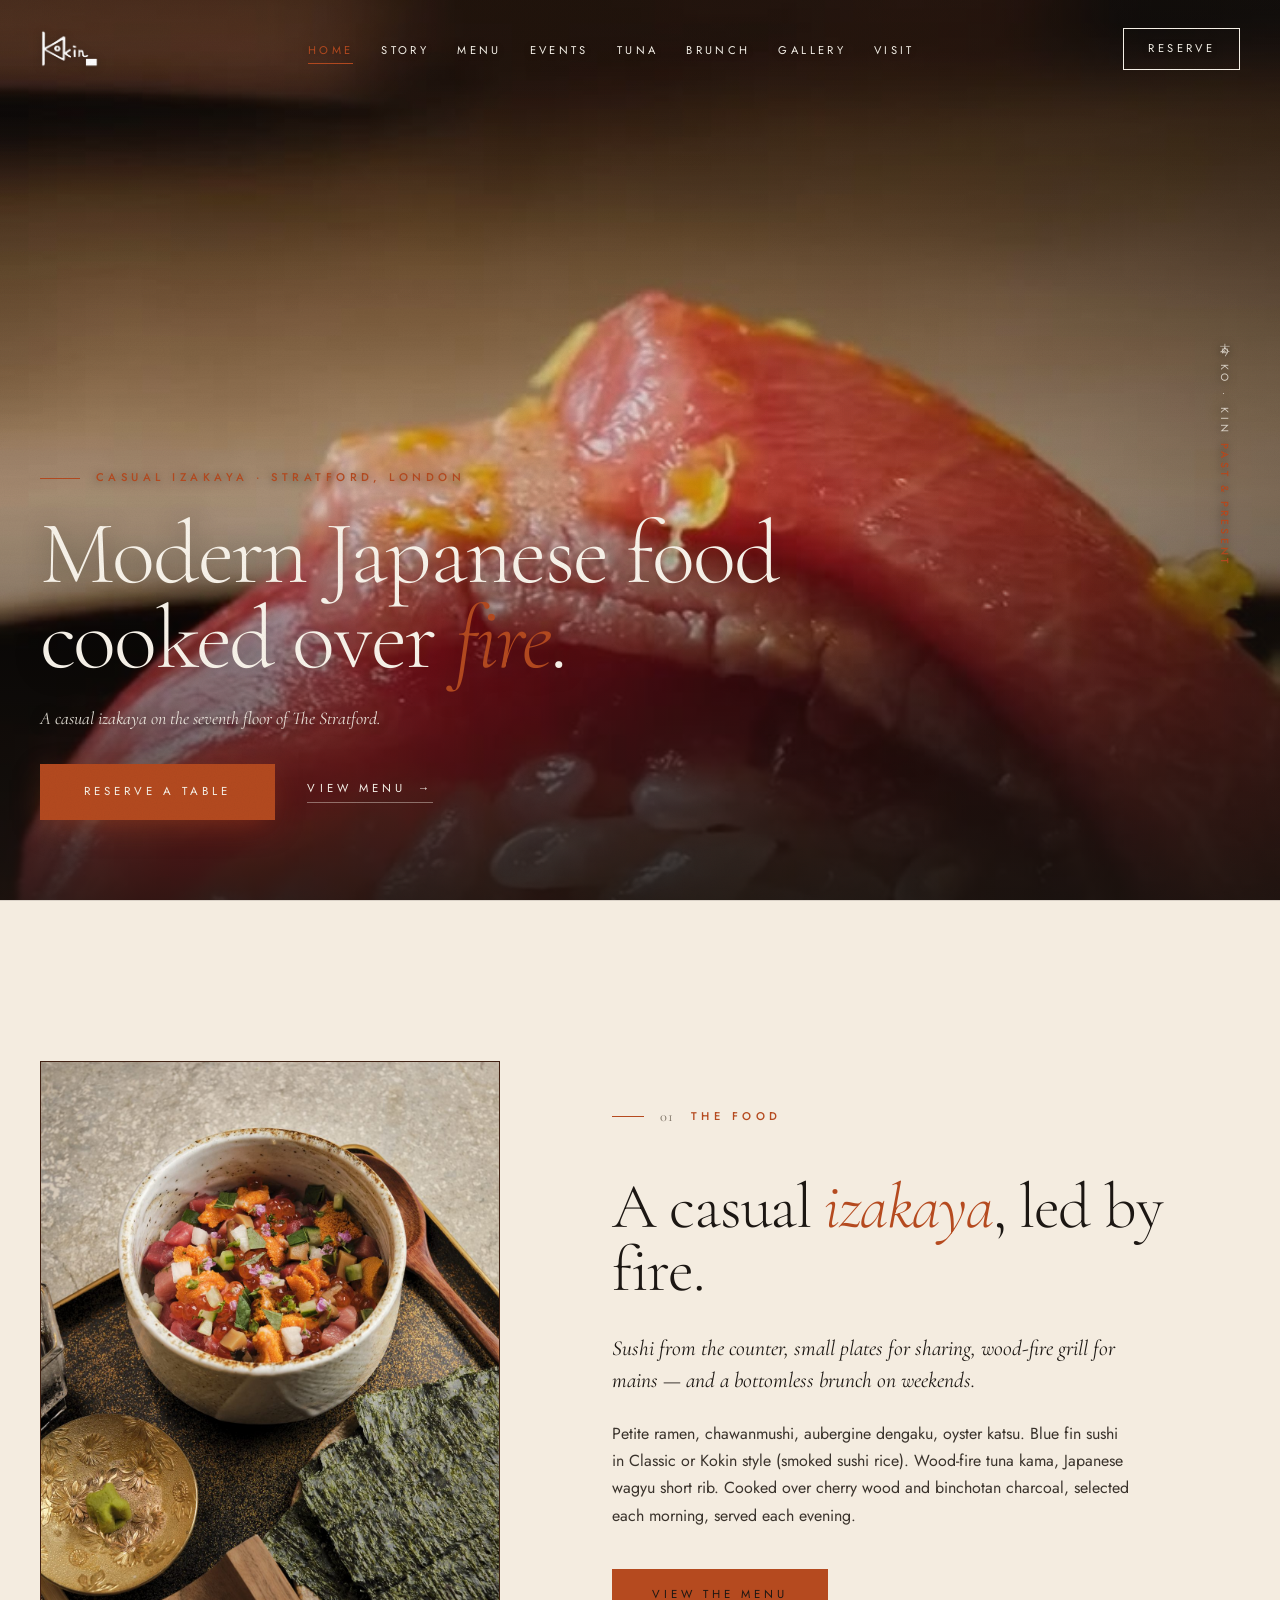
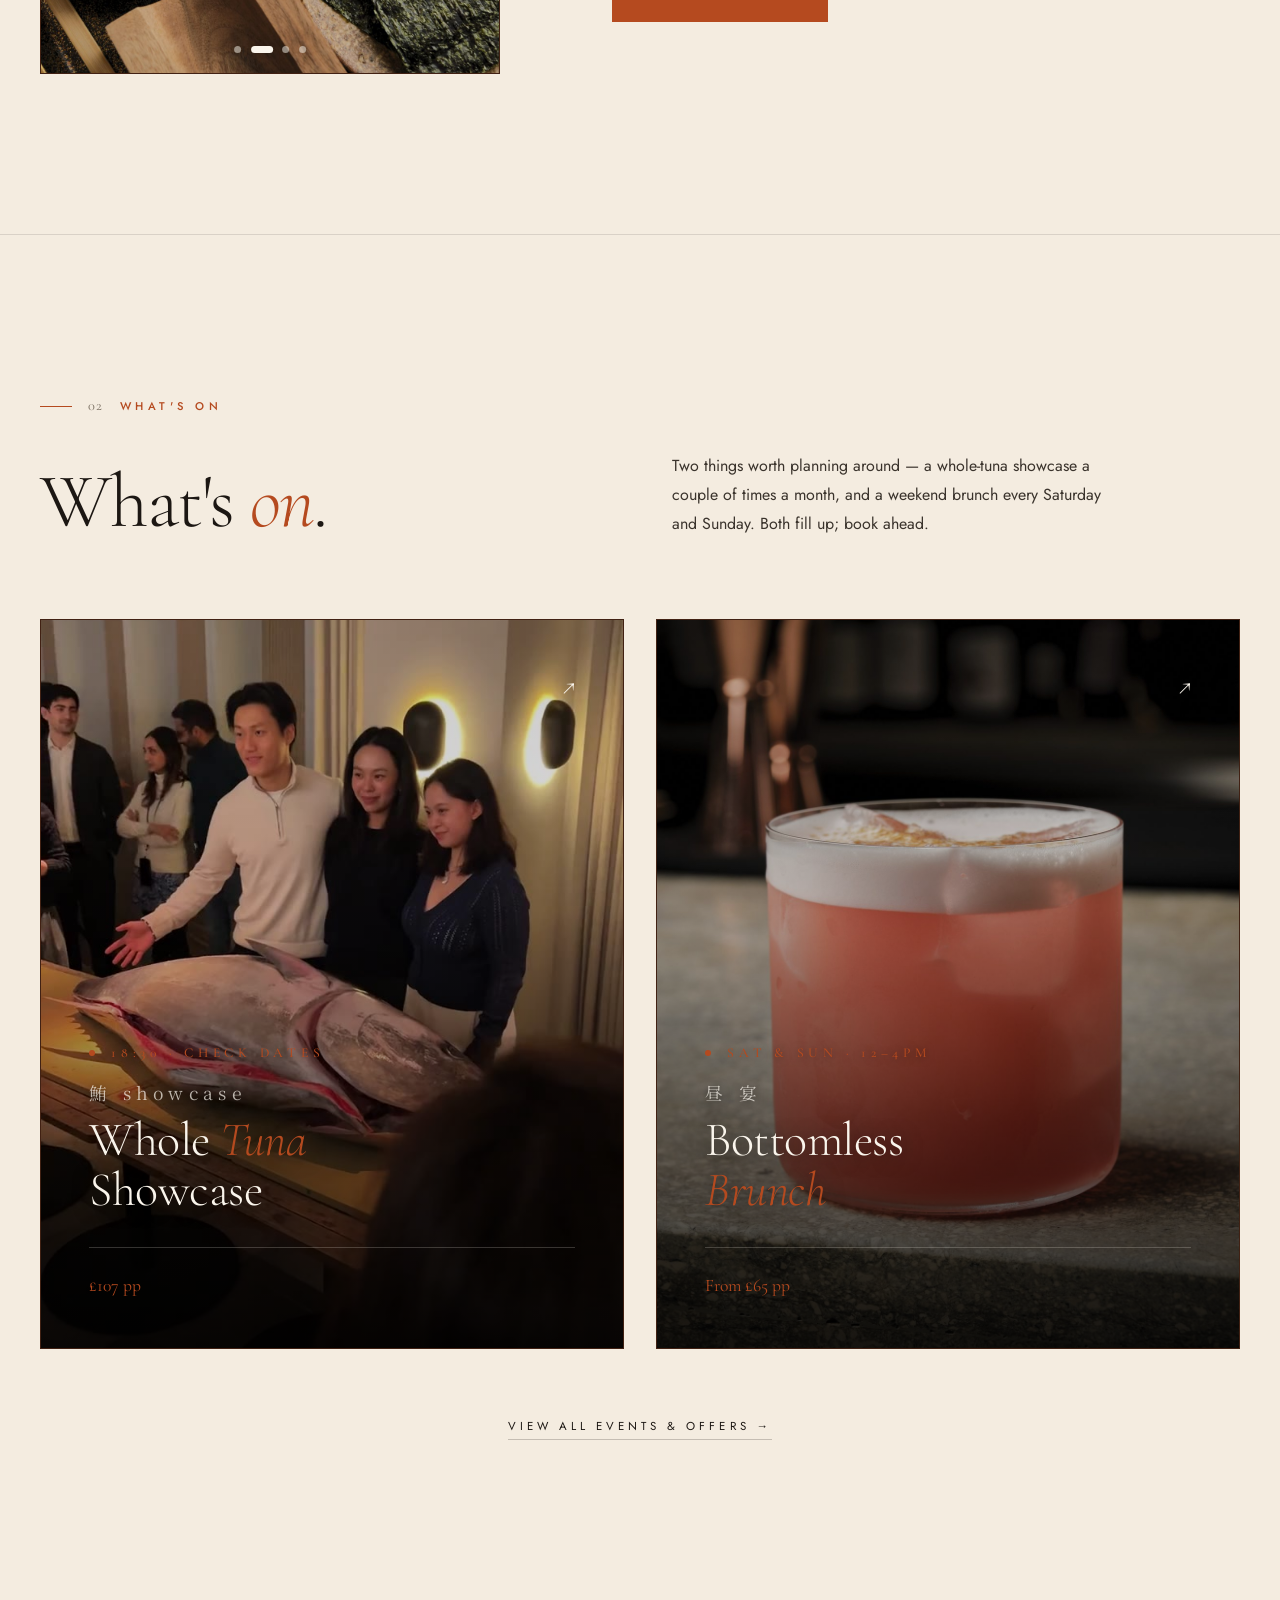
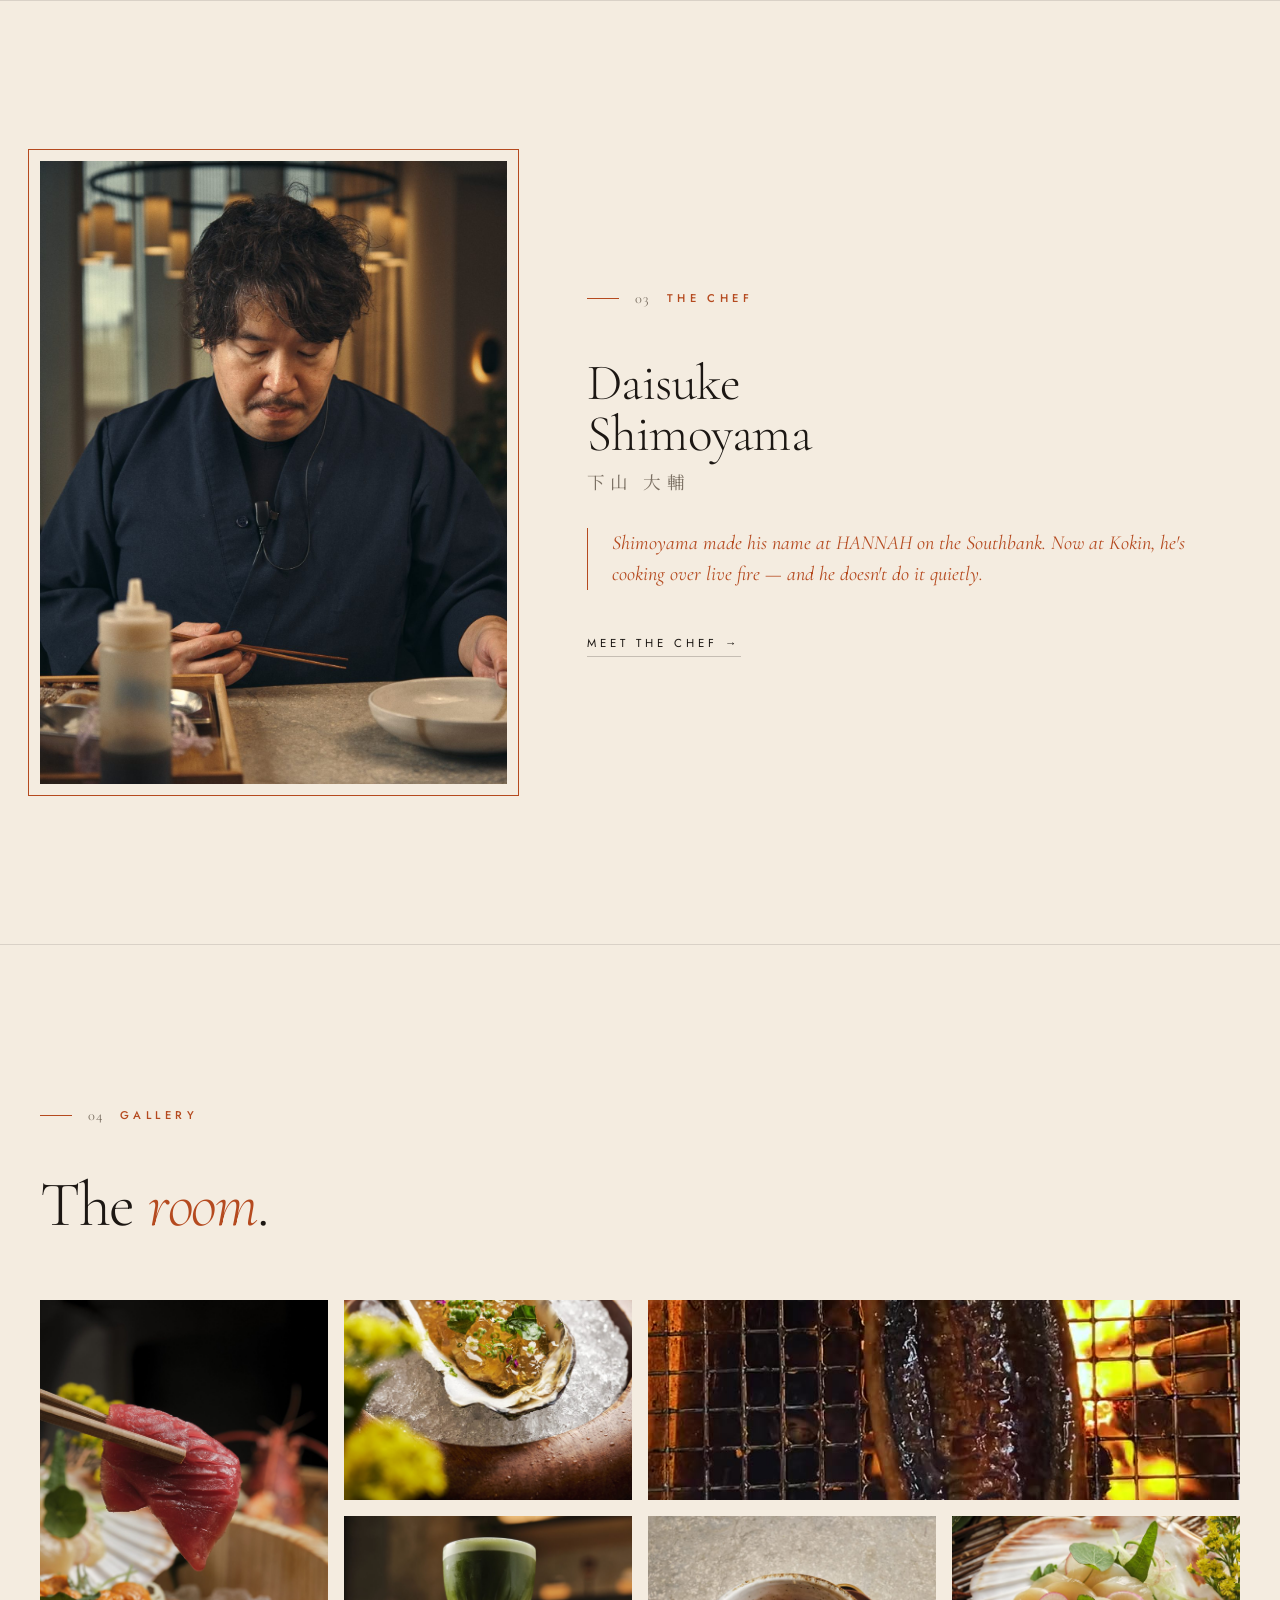
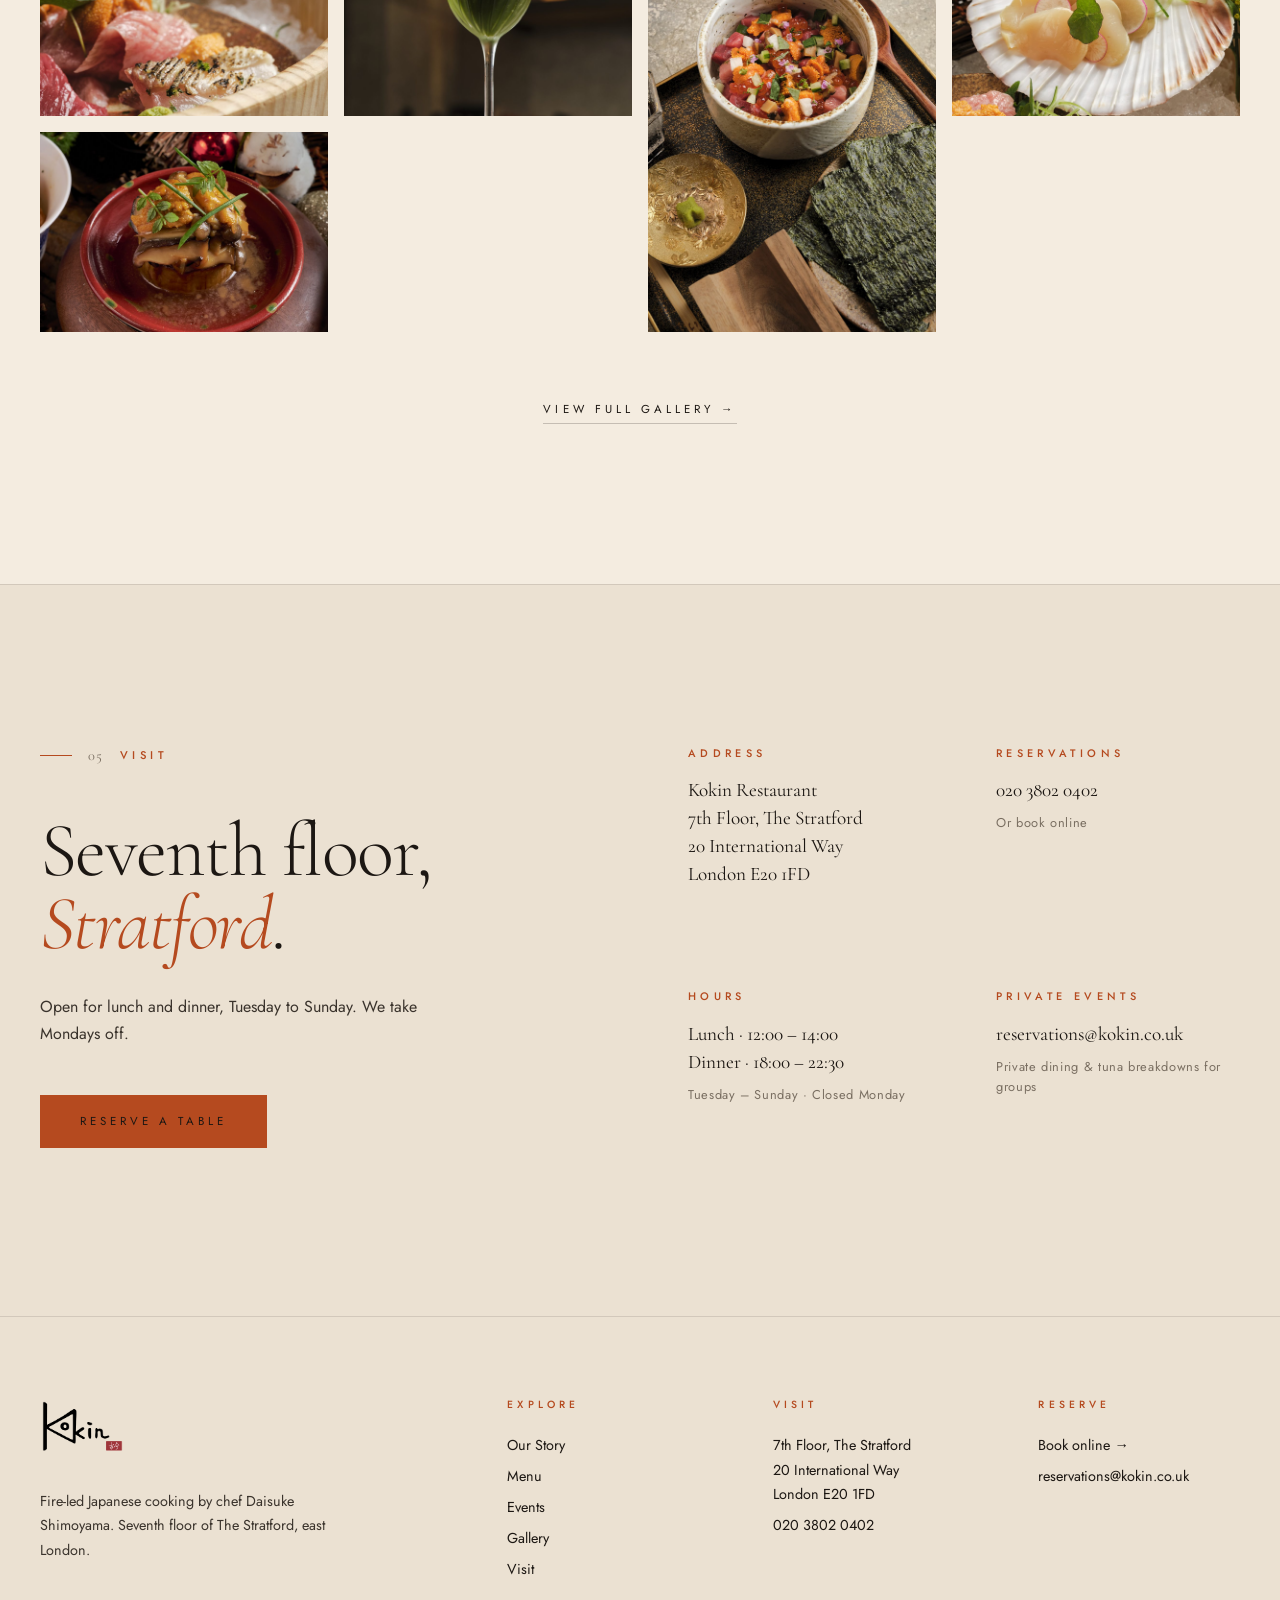
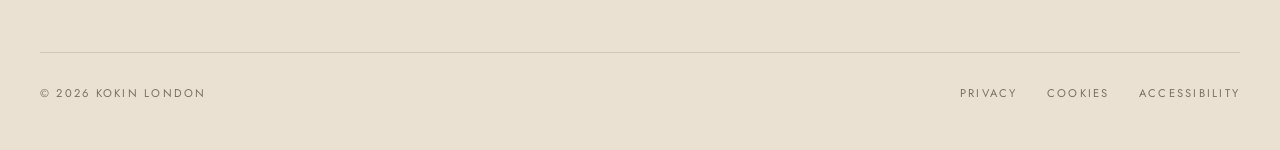
==== index.html @ dcc9736f "Add files via upload" ====
<!DOCTYPE html>
<html lang="en">
<head>
<meta charset="UTF-8" />
<meta name="viewport" content="width=device-width, initial-scale=1.0, viewport-fit=cover" />
<title>Kokin — 古今 — Japanese Izakaya, Stratford London</title>
<meta name="description" content="Kokin (古今) — a casual Japanese izakaya from chef Daisuke Shimoyama, on the seventh floor of The Stratford. Woodfire-led sushi, sashimi, tempura, and wood-fire grill." />
<meta name="keywords" content="Japanese izakaya London, Kokin Stratford, modern Japanese cuisine, woodfire Japanese, Daisuke Shimoyama, bluefin tuna London" />
<link rel="canonical" href="https://kokin.co.uk/" />

<!-- OG -->
<meta property="og:type" content="restaurant" />
<meta property="og:title" content="Kokin — 古今 — Japanese Izakaya, Stratford London" />
<meta property="og:description" content="A tradition reborn in the heart of modern London." />

<link rel="preconnect" href="https://fonts.googleapis.com">
<link rel="preconnect" href="https://fonts.gstatic.com" crossorigin>
<link href="https://fonts.googleapis.com/css2?family=Cormorant+Garamond:ital,wght@0,300;0,400;0,500;0,600;1,300;1,400&family=Jost:ital,wght@0,300;0,400;0,500;0,600;0,700;1,300;1,400;1,500;1,600&family=Noto+Serif+JP:wght@200;300;400;500&display=swap" rel="stylesheet">

<style>
/* ============================================
   KOKIN · Shared design system
   古今 — past and present
   ============================================ */

:root{
  /* Warm paper palette */
  --bone: #f4ece0;           /* base background — warm washi */
  --bone-deep: #ebe1d2;      /* slightly deeper tone for alt sections */
  --cream: #faf5ec;          /* lightest */
  --ink: #1c1713;            /* deep warm black for text */
  --ink-soft: #3a332c;       /* secondary text */
  --ash: #7a6f62;            /* tertiary / captions */
  --ash-dim: #a89a87;        /* hairline greys */
  --ember: #b54a1f;          /* ember — primary accent */
  --ember-deep: #7a2e12;     /* hover state */
  --line: rgba(28, 23, 19, 0.12);
  --line-strong: rgba(28, 23, 19, 0.22);
  
  --f-display: 'Cormorant Garamond', 'Times New Roman', serif;
  --f-jp: 'Noto Serif JP', serif;
  --f-body: 'Jost', -apple-system, sans-serif;
}

*{ box-sizing: border-box; margin: 0; padding: 0; }
html{ scroll-behavior: smooth; }

body{
  background: var(--bone);
  color: var(--ink);
  font-family: var(--f-body);
  font-weight: 400;
  line-height: 1.55;
  -webkit-font-smoothing: antialiased;
  overflow-x: hidden;
}

/* subtle paper grain */
body::before{
  content: '';
  position: fixed; inset: 0;
  pointer-events: none; z-index: 1000;
  background-image: url("data:image/svg+xml;utf8,<svg xmlns='http://www.w3.org/2000/svg' width='200' height='200'><filter id='n'><feTurbulence type='fractalNoise' baseFrequency='0.85' numOctaves='2' stitchTiles='stitch'/><feColorMatrix values='0 0 0 0 0 0 0 0 0 0 0 0 0 0 0 0 0 0 0.07 0'/></filter><rect width='100%' height='100%' filter='url(%23n)'/></svg>");
  opacity: 0.55;
  mix-blend-mode: multiply;
}

img, video{ max-width: 100%; display: block; }

/* Comprehensive link reset — kill all default browser colours */
a,
a:link,
a:visited,
a:hover,
a:active,
a:focus{
  color: inherit;
  text-decoration: none;
}
button{ font-family: inherit; color: inherit; }

/* ============================================
   NAV
   ============================================ */
nav.main-nav{
  position: fixed; top: 0; left: 0; right: 0;
  z-index: 100;
  padding: 1.75rem 2.5rem;
  display: flex; justify-content: space-between; align-items: center;
  transition: all 0.5s cubic-bezier(0.2, 0.8, 0.2, 1);
}
nav.main-nav.scrolled{
  background: rgba(244, 236, 224, 0.88);
  backdrop-filter: blur(14px);
  padding: 1rem 2.5rem;
  border-bottom: 1px solid var(--line);
}
nav.main-nav .mark{
  font-family: var(--f-display);
  font-size: 1.5rem;
  letter-spacing: 0.35em;
  font-weight: 500;
  color: var(--cream);
  text-decoration: none;
  display: flex;
  align-items: center;
}
nav.main-nav .mark img{
  height: 42px;
  width: auto;
  display: block;
  transition: height 0.4s cubic-bezier(0.2, 0.8, 0.2, 1), filter 0.4s;
  filter: brightness(0) invert(1) drop-shadow(0 1px 4px rgba(0,0,0,0.3));
}
nav.main-nav.scrolled .mark{
  color: var(--ink);
}
nav.main-nav.scrolled .mark img{
  height: 36px;
  filter: none;
}
nav.main-nav .mark .kanji{
  font-family: var(--f-jp);
  font-size: 0.85rem;
  letter-spacing: 0.2em;
  color: var(--ember);
  margin-left: 0.5rem;
  font-weight: 400;
}
nav.main-nav ul{
  display: flex; list-style: none; gap: 1.75rem;
}
nav.main-nav ul a{
  color: var(--cream);
  text-decoration: none;
  font-size: 0.7rem;
  letter-spacing: 0.3em;
  text-transform: uppercase;
  font-weight: 400;
  position: relative;
  transition: color 0.4s, opacity 0.3s;
  text-shadow: 0 1px 6px rgba(0,0,0,0.35);
}
nav.main-nav.scrolled ul a{
  color: var(--ink);
  text-shadow: none;
}
nav.main-nav ul a::after{
  content: '';
  position: absolute; left: 0; bottom: -6px;
  width: 0; height: 1px;
  background: var(--ember);
  transition: width 0.4s cubic-bezier(0.2, 0.8, 0.2, 1);
}
nav.main-nav ul a:hover::after,
nav.main-nav ul a.active::after{ width: 100%; }
nav.main-nav ul a.active{ color: var(--ember); }

nav.main-nav .reserve-btn{
  padding: 0.7rem 1.5rem;
  border: 1px solid var(--cream);
  color: var(--cream);
  text-decoration: none;
  font-size: 0.7rem;
  letter-spacing: 0.3em;
  text-transform: uppercase;
  transition: all 0.4s;
  background: transparent;
  cursor: pointer;
  text-shadow: 0 1px 6px rgba(0,0,0,0.35);
}
nav.main-nav.scrolled .reserve-btn{
  border-color: var(--ink);
  color: var(--ink);
  text-shadow: none;
}
nav.main-nav .reserve-btn:hover{
  background: var(--ember);
  border-color: var(--ember);
  color: var(--bone);
  text-shadow: none;
}

.menu-toggle{
  display: none;
  background: none;
  border: 0;
  cursor: pointer;
  padding: 0.5rem;
  width: 40px; height: 40px;
  flex-direction: column;
  justify-content: center;
  gap: 5px;
}
.menu-toggle span{
  display: block;
  width: 22px; height: 1px;
  background: var(--cream);
  transition: all 0.3s;
  box-shadow: 0 1px 4px rgba(0,0,0,0.3);
}
nav.main-nav.scrolled .menu-toggle span{
  background: var(--ink);
  box-shadow: none;
}
.menu-toggle.open span:nth-child(1){ transform: translateY(3px) rotate(45deg); }
.menu-toggle.open span:nth-child(2){ opacity: 0; }
.menu-toggle.open span:nth-child(3){ transform: translateY(-3px) rotate(-45deg); }

/* ============================================
   BUTTONS & CTAs
   ============================================ */
.cta-primary{
  padding: 1.1rem 2.5rem;
  background: var(--ember);
  color: var(--cream);
  text-decoration: none;
  font-size: 0.72rem;
  letter-spacing: 0.35em;
  text-transform: uppercase;
  transition: all 0.4s;
  position: relative;
  overflow: hidden;
  display: inline-block;
  cursor: pointer;
  border: 0;
  font-family: var(--f-body);
  font-weight: 400;
}
.cta-primary::before{
  content: ''; position: absolute; inset: 0;
  background: var(--ember-deep);
  transform: translateY(100%);
  transition: transform 0.4s cubic-bezier(0.2, 0.8, 0.2, 1);
  z-index: 0;
}
.cta-primary span{ position: relative; z-index: 1; }
.cta-primary:hover::before{ transform: translateY(0); }

.cta-secondary{
  color: var(--ink);
  text-decoration: none;
  font-size: 0.72rem;
  letter-spacing: 0.35em;
  text-transform: uppercase;
  border-bottom: 1px solid var(--line-strong);
  padding-bottom: 4px;
  transition: all 0.3s;
  font-weight: 400;
  display: inline-block;
}
.cta-secondary:hover{ border-color: var(--ember); color: var(--ember); }

/* ============================================
   SECTION LABELS
   ============================================ */
.section-label{
  font-size: 0.7rem;
  letter-spacing: 0.4em;
  text-transform: uppercase;
  color: var(--ember);
  margin-bottom: 3rem;
  display: flex; align-items: center; gap: 1rem;
  font-weight: 500;
}
.section-label::before{
  content: ''; width: 32px; height: 1px; background: var(--ember);
}
.section-label .num{
  color: var(--ash);
  font-family: var(--f-display);
  font-size: 0.9rem;
  letter-spacing: 0.1em;
  font-weight: 400;
}

/* ============================================
   PAGE HERO (for non-home pages)
   ============================================ */
.page-hero{
  padding: 12rem 2.5rem 5rem;
  text-align: center;
  border-bottom: 1px solid var(--line);
  position: relative;
  overflow: hidden;
}
.page-hero-bg{
  position: absolute;
  inset: 0;
  z-index: 0;
  pointer-events: none;
  overflow: hidden;
}
.page-hero-bg img{
  width: 100%;
  height: 100%;
  object-fit: cover;
  filter: grayscale(0.2) contrast(0.9) brightness(1.05);
  opacity: 0.35;
}
.page-hero-bg::after{
  content: '';
  position: absolute;
  inset: 0;
  background: linear-gradient(180deg,
    rgba(244, 236, 224, 0.8) 0%,
    rgba(244, 236, 224, 0.6) 50%,
    rgba(244, 236, 224, 0.95) 100%);
}
.page-hero > *:not(.page-hero-bg){
  position: relative;
  z-index: 1;
}
.page-hero .kanji-label{
  font-family: var(--f-jp);
  font-size: 1.2rem;
  color: var(--ember);
  letter-spacing: 0.5em;
  margin-bottom: 1rem;
  font-weight: 400;
}
.page-hero h1{
  font-family: var(--f-display);
  font-size: clamp(3rem, 6vw, 5.5rem);
  font-weight: 300;
  line-height: 0.95;
  letter-spacing: -0.02em;
  margin-bottom: 1.5rem;
}
.page-hero h1 em{ font-style: italic; color: var(--ember); }
.page-hero .lede{
  font-family: var(--f-display);
  font-size: 1.3rem;
  font-style: italic;
  color: var(--ink-soft);
  max-width: 640px;
  margin: 0 auto;
  line-height: 1.5;
}

/* ============================================
   FOOTER
   ============================================ */
footer.site-footer{
  padding: 5rem 2.5rem 3rem;
  border-top: 1px solid var(--line);
  background: var(--bone-deep);
}
.footer-inner{
  max-width: 1400px;
  margin: 0 auto;
  display: grid;
  grid-template-columns: 2fr 1fr 1fr 1fr;
  gap: 4rem;
}
.footer-brand .mark{
  font-family: var(--f-display);
  font-size: 1.75rem;
  letter-spacing: 0.3em;
  font-weight: 500;
  margin-bottom: 1.5rem;
  color: var(--ink);
  display: inline-block;
}
.footer-brand .mark img{
  height: 60px;
  width: auto;
  display: block;
}
.footer-brand .mark .kanji{
  font-family: var(--f-jp);
  font-size: 1rem;
  color: var(--ember);
  margin-left: 0.5rem;
  font-weight: 400;
}
.footer-brand p{
  font-size: 0.9rem;
  color: var(--ink-soft);
  max-width: 320px;
  line-height: 1.7;
}

.footer-block h6{
  font-size: 0.65rem;
  letter-spacing: 0.4em;
  text-transform: uppercase;
  color: var(--ember);
  margin-bottom: 1.25rem;
  font-weight: 500;
}
.footer-block a,
.footer-block p{
  display: block;
  font-size: 0.9rem;
  color: var(--ink);
  text-decoration: none;
  line-height: 1.7;
  margin-bottom: 0.4rem;
  font-family: var(--f-body);
  transition: color 0.3s;
}
.footer-block a:hover{ color: var(--ember); }
.footer-block small{
  font-size: 0.75rem;
  color: var(--ash);
  display: block;
  margin-top: 0.4rem;
}

.footer-bottom{
  max-width: 1400px;
  margin: 4rem auto 0;
  padding-top: 2rem;
  border-top: 1px solid var(--line);
  display: flex;
  justify-content: space-between;
  align-items: center;
  font-size: 0.7rem;
  letter-spacing: 0.2em;
  color: var(--ash);
  text-transform: uppercase;
}
.footer-bottom a{ color: var(--ash); text-decoration: none; margin-left: 1.5rem; }
.footer-bottom a:hover{ color: var(--ember); }

/* ============================================
   Reveal on scroll
   ============================================ */
.reveal{
  opacity: 0;
  transform: translateY(30px);
  transition: opacity 1s cubic-bezier(0.2, 0.8, 0.2, 1), transform 1s cubic-bezier(0.2, 0.8, 0.2, 1);
}
.reveal.visible{
  opacity: 1;
  transform: translateY(0);
}

/* ============================================
   MEDIA CONTAINERS
   Drop-in image/video slots used across pages.
   Each has fallback styling so the layout survives
   without media, and smooth loading when media is added.
   ============================================ */

/* Generic media frame — holds img/video and crops cleanly */
.media-frame{
  position: relative;
  overflow: hidden;
  background: linear-gradient(135deg, #e8dcc8 0%, #d4c5ad 100%);
}
.media-frame img,
.media-frame video{
  width: 100%;
  height: 100%;
  object-fit: cover;
  display: block;
  transition: transform 0.8s cubic-bezier(0.2, 0.8, 0.2, 1);
}
.media-frame:hover img,
.media-frame:hover video{ transform: scale(1.03); }

/* Placeholder overlay — shown when no media is present.
   Add an <img> or <video> and the overlay is hidden automatically. */
.media-frame .placeholder{
  position: absolute; inset: 0;
  display: flex; align-items: center; justify-content: center;
  flex-direction: column;
  gap: 0.5rem;
  font-family: var(--f-jp);
  font-weight: 400;
  color: var(--ink);
  opacity: 0.3;
  letter-spacing: 0.3em;
  text-align: center;
  pointer-events: none;
  background:
    radial-gradient(circle at 30% 30%, rgba(181, 74, 31, 0.18), transparent 55%),
    radial-gradient(circle at 70% 70%, rgba(122, 46, 18, 0.22), transparent 60%);
}
.media-frame .placeholder .jp{
  font-size: 3.5rem;
  line-height: 1;
}
.media-frame .placeholder .label{
  font-family: var(--f-body);
  font-size: 0.65rem;
  letter-spacing: 0.4em;
  text-transform: uppercase;
  color: var(--ash);
  opacity: 0.7;
}
.media-frame:has(img) .placeholder,
.media-frame:has(video) .placeholder{ display: none; }

/* Decorative ember frame (optional) */
.media-frame.framed::before{
  content: '';
  position: absolute;
  top: 12px; left: 12px; right: 12px; bottom: 12px;
  border: 1px solid rgba(250, 245, 236, 0.4);
  pointer-events: none;
  z-index: 2;
}
.media-frame.ember-border{
  outline: 1px solid var(--ember);
  outline-offset: -1px;
}

/* Aspect ratios */
.ratio-3-4{ aspect-ratio: 3/4; }
.ratio-4-5{ aspect-ratio: 4/5; }
.ratio-1-1{ aspect-ratio: 1/1; }
.ratio-16-9{ aspect-ratio: 16/9; }
.ratio-5-7{ aspect-ratio: 5/7; }

/* Gallery strip — horizontal scrolling media row */







/* ============================================
   Responsive
   ============================================ */
@media (max-width: 900px) {
  nav.main-nav{ padding: calc(1.25rem + env(safe-area-inset-top, 0px)) 1.5rem 1.25rem; }
  nav.main-nav.scrolled{ padding: calc(1rem + env(safe-area-inset-top, 0px)) 1.5rem 1rem; }
  
  nav.main-nav ul{
    position: fixed;
    top: 0; left: 0; right: 0; bottom: 0;
    background: var(--bone);
    flex-direction: column;
    justify-content: center;
    align-items: center;
    gap: 2.5rem;
    transform: translateX(100%);
    transition: transform 0.5s cubic-bezier(0.2, 0.8, 0.2, 1);
    z-index: 99;
    padding-top: env(safe-area-inset-top, 0px);
  }
  nav.main-nav ul.open{ transform: translateX(0); }
  /* When mobile menu overlay is open, text is dark on cream background */
  nav.main-nav ul.open a {
    color: var(--ink);
    text-shadow: none;
  }
  nav.main-nav .menu-toggle.open span {
    background: var(--ink);
  }
  /* Scrolled nav: fully opaque on mobile — backdrop-filter can be unreliable */
  nav.main-nav.scrolled {
    background: var(--bone);
    backdrop-filter: none;
  }
  nav.main-nav ul a{
    font-size: 1.1rem;
    letter-spacing: 0.2em;
  }
  
  .menu-toggle{ display: flex; z-index: 101; }
  nav.main-nav .reserve-btn{ display: none; }
  
  .page-hero{ padding: 9rem 1.5rem 4rem; }
  
  .footer-inner{
    grid-template-columns: 1fr 1fr;
    gap: 3rem;
  }
  .footer-bottom{
    flex-direction: column;
    gap: 1rem;
    text-align: center;
  }
  .footer-bottom > div{ margin: 0; }
  .footer-bottom a{ margin: 0 0.75rem; }
}

@media (max-width: 600px) {
  .footer-inner{ grid-template-columns: 1fr; }
}

</style>

<style>
  /* ─── Home-specific styles ─── */
  /* ─── Full-bleed vibrant hero ─── */
  .hero{
    height: 100vh;
    min-height: 640px;
    position: relative;
    display: flex;
    align-items: flex-end;
    padding: 5rem 2.5rem 5rem;
    overflow: hidden;
    background: #1a1410;
  }
  .hero-full-video{
    position: absolute;
    inset: 0;
    width: 100%; height: 100%;
    object-fit: cover;
    z-index: 0;
  }
  .hero-full-vignette{
    position: absolute;
    inset: 0;
    background:
      linear-gradient(180deg,
        rgba(26, 20, 16, 0.35) 0%,
        rgba(26, 20, 16, 0.1) 30%,
        rgba(26, 20, 16, 0.1) 55%,
        rgba(26, 20, 16, 0.85) 100%),
      radial-gradient(ellipse at 30% 80%, transparent 40%, rgba(26, 20, 16, 0.5) 100%);
    z-index: 1;
    pointer-events: none;
  }
  
  .hero-corner-caption{
    position: absolute;
    top: 50%;
    right: 3rem;
    transform: translateY(-50%);
    z-index: 3;
    font-size: 0.65rem;
    letter-spacing: 0.4em;
    text-transform: uppercase;
    color: rgba(250, 245, 236, 0.8);
    text-align: right;
    writing-mode: vertical-rl;
    text-orientation: mixed;
    text-shadow: 0 1px 10px rgba(0, 0, 0, 0.6);
    opacity: 0;
    animation: fadeIn 2s 1.8s forwards;
  }
  .hero-corner-caption b{
    color: var(--ember);
    font-weight: 500;
    letter-spacing: 0.3em;
  }
  
  .hero-full-content{
    position: relative;
    z-index: 2;
    max-width: 780px;
    color: var(--cream);
  }
  
  .hero-eyebrow-new{
    font-size: 0.7rem;
    letter-spacing: 0.4em;
    text-transform: uppercase;
    color: var(--ember);
    margin-bottom: 1.5rem;
    display: flex;
    align-items: center;
    gap: 1rem;
    font-weight: 500;
    text-shadow: 0 1px 8px rgba(0, 0, 0, 0.5);
    opacity: 0;
    animation: fadeUp 1s 0.3s forwards;
  }
  .hero-eyebrow-new::before{
    content: '';
    width: 40px; height: 1px;
    background: var(--ember);
  }
  
  .hero-title-new{
    font-family: var(--f-display);
    font-size: clamp(3rem, min(7vw, 10vh), 6rem);
    font-weight: 300;
    line-height: 0.95;
    letter-spacing: -0.02em;
    color: var(--cream);
    margin-bottom: 1.5rem;
    text-shadow: 0 2px 28px rgba(0, 0, 0, 0.45);
  }
  .hero-title-new em{
    font-style: italic;
    color: var(--ember);
    font-weight: 300;
  }
  .hero-title-new .line-1,
  .hero-title-new .line-2{
    display: block;
    opacity: 0;
    transform: translateY(40px);
  }
  .hero-title-new .line-1{
    animation: fadeUp 1.1s 0.5s cubic-bezier(0.2, 0.8, 0.2, 1) forwards;
  }
  .hero-title-new .line-2{
    animation: fadeUp 1.1s 0.75s cubic-bezier(0.2, 0.8, 0.2, 1) forwards;
  }
  
  .hero-body-new{
    font-family: var(--f-display);
    font-style: italic;
    font-size: clamp(1rem, 1.4vw, 1.2rem);
    color: rgba(250, 245, 236, 0.92);
    max-width: 520px;
    margin-bottom: 2rem;
    line-height: 1.5;
    text-shadow: 0 1px 12px rgba(0, 0, 0, 0.55);
    opacity: 0;
    animation: fadeUp 1s 1.3s forwards;
  }
  
  .hero-cta-new{
    display: flex;
    gap: 2rem;
    align-items: center;
    flex-wrap: wrap;
    opacity: 0;
    animation: fadeUp 1s 1.55s forwards;
  }
  .hero-cta-btn{
    background: var(--ember);
    color: var(--cream);
    padding: 1.2rem 2.75rem;
    font-size: 0.72rem;
    letter-spacing: 0.35em;
    box-shadow: 0 8px 32px -8px rgba(181, 74, 31, 0.55);
  }
  .cta-hero-secondary{
    color: var(--cream);
    text-decoration: none;
    font-size: 0.72rem;
    letter-spacing: 0.35em;
    text-transform: uppercase;
    font-weight: 400;
    display: inline-flex;
    align-items: center;
    gap: 0.75rem;
    padding-bottom: 4px;
    border-bottom: 1px solid rgba(250, 245, 236, 0.4);
    transition: all 0.3s;
  }
  .cta-hero-secondary:hover{
    color: var(--ember);
    border-color: var(--ember);
  }
  .cta-hero-secondary .arrow{
    transition: transform 0.3s;
  }
  .cta-hero-secondary:hover .arrow{ transform: translateX(4px); }
  
  @keyframes fadeUp {
    from{ opacity: 0; transform: translateY(40px); }
    to{ opacity: 1; transform: translateY(0); }
  }
  @keyframes fadeIn { from{ opacity: 0; } to{ opacity: 1; } }

  /* ========= FOOD SECTION ========= */
  .food{
    padding: 10rem 2.5rem;
    border-top: 1px solid var(--line);
    background: var(--bone);
  }
  .food-inner{
    max-width: 1400px;
    margin: 0 auto;
    display: grid;
    grid-template-columns: 5fr 7fr;
    gap: 6rem;
    align-items: center;
  }
  .food-carousel{
    position: relative;
    aspect-ratio: 3/4;
    max-width: 480px;
    overflow: hidden;
    background: #1a1410;
    border: 1px solid rgba(181, 74, 31, 0.25);
  }
  .food-carousel-track{
    position: absolute;
    inset: 0;
  }
  .fc-slide{
    position: absolute;
    inset: 0;
    width: 100%;
    height: 100%;
    object-fit: cover;
    opacity: 0;
    transition: opacity 1s cubic-bezier(0.4, 0, 0.2, 1),
                transform 1s cubic-bezier(0.2, 0.8, 0.2, 1);
  }
  .fc-slide.fc-active{
    opacity: 1;
  }
  .food-carousel:hover .fc-slide.fc-active{
    transform: scale(1.03);
  }
  .food-carousel-dots{
    position: absolute;
    bottom: 1.25rem;
    left: 50%;
    transform: translateX(-50%);
    display: flex;
    gap: 0.6rem;
    z-index: 2;
  }
  .fc-dot{
    width: 7px;
    height: 7px;
    border-radius: 50%;
    border: 0;
    padding: 0;
    background: rgba(250, 245, 236, 0.5);
    cursor: pointer;
    transition: all 0.3s;
  }
  .fc-dot:hover{
    background: rgba(250, 245, 236, 0.8);
  }
  .fc-dot.fc-dot-active{
    background: var(--cream);
    width: 22px;
    border-radius: 4px;
  }
  .food-content{
    padding: 0 1rem;
  }
  .food-content h2{
    font-family: var(--f-display);
    font-size: clamp(2.75rem, 5vw, 4.25rem);
    font-weight: 300;
    line-height: 0.98;
    letter-spacing: -0.02em;
    margin-bottom: 2rem;
  }
  .food-content h2 em{ font-style: italic; color: var(--ember); }
  .food-content p{
    font-family: var(--f-body);
    font-size: 1rem;
    line-height: 1.7;
    color: var(--ink-soft);
    margin-bottom: 1.25rem;
    max-width: 520px;
  }
  .food-content .food-lead{
    font-family: var(--f-display);
    font-style: italic;
    font-size: 1.35rem;
    line-height: 1.45;
    color: var(--ink);
    margin-bottom: 1.5rem;
  }
  .food-content p:last-of-type{
    margin-bottom: 2.5rem;
  }

  /* Chef teaser */
  .chef{
    padding: 10rem 2.5rem;
    border-top: 1px solid var(--line);
  }
  .chef-grid{
    max-width: 1400px;
    margin: 0 auto;
    display: grid;
    grid-template-columns: 5fr 7fr;
    gap: 5rem;
    align-items: center;
  }
  .chef-portrait-wrap{ position: relative; }
  .chef-portrait{
    aspect-ratio: 3/4;
    position: relative;
    overflow: hidden;
    background: linear-gradient(135deg, #e8dcc8 0%, #d4c5ad 100%);
  }
  .chef-portrait img{
    position: absolute;
    inset: 0;
    width: 100%; height: 100%;
    object-fit: cover;
    z-index: 2;
  }
  .chef-portrait::before{
    content: '';
    position: absolute; inset: 0;
    background:
      radial-gradient(circle at 30% 30%, rgba(181, 74, 31, 0.18), transparent 55%),
      radial-gradient(circle at 70% 70%, rgba(122, 46, 18, 0.22), transparent 60%);
  }
  .chef-portrait::after{
    content: '下山 大輔';
    position: absolute;
    inset: 0;
    display: flex; align-items: center; justify-content: center;
    font-family: var(--f-jp);
    font-size: 3.5rem;
    font-weight: 400;
    color: var(--ink);
    opacity: 0.25;
    letter-spacing: 0.3em;
  }
  .chef-portrait-frame{
    position: absolute;
    top: -12px; left: -12px; right: -12px; bottom: -12px;
    border: 1px solid var(--ember);
    pointer-events: none;
    z-index: 0;
  }
  
  .chef-content h3{
    font-family: var(--f-display);
    font-size: clamp(2.5rem, 4vw, 3.75rem);
    line-height: 1;
    font-weight: 300;
    letter-spacing: -0.01em;
    margin-bottom: 0.5rem;
  }
  .chef-content .jp-name{
    font-family: var(--f-jp);
    font-size: 1.1rem;
    color: var(--ash);
    letter-spacing: 0.3em;
    margin-bottom: 2rem;
  }
  .chef-content .tagline{
    font-family: var(--f-display);
    font-style: italic;
    font-size: 1.25rem;
    color: var(--ember);
    margin-bottom: 2.5rem;
    padding-left: 1.5rem;
    border-left: 1px solid var(--ember);
  }
  .chef-content p{
    font-size: 0.95rem;
    line-height: 1.8;
    color: var(--ink-soft);
    margin-bottom: 1.5rem;
    max-width: 560px;
  }
  .chef-cta{ margin-top: 2rem; }

  /* ========= EVENTS TEASER (new) ========= */
  .events-teaser{
    padding: 10rem 2.5rem;
    border-top: 1px solid var(--line);
    position: relative;
  }
  .events-header{
    max-width: 1400px;
    margin: 0 auto 5rem;
    display: grid;
    grid-template-columns: 1fr 1fr;
    gap: 4rem;
    align-items: end;
  }
  .events-header h2{
    font-family: var(--f-display);
    font-size: clamp(3rem, 6vw, 5rem);
    font-weight: 300;
    line-height: 0.95;
    letter-spacing: -0.02em;
  }
  .events-header h2 em{ font-style: italic; color: var(--ember); }
  .events-header .intro{
    font-size: 1rem;
    line-height: 1.8;
    color: var(--ink-soft);
    max-width: 440px;
  }
  
  .events-grid{
    max-width: 1400px;
    margin: 0 auto;
    display: grid;
    grid-template-columns: 1fr 1fr;
    gap: 2rem;
  }
  .event-card{
    background: var(--cream);
    padding: 3rem;
    border: 1px solid var(--line);
    position: relative;
    transition: all 0.5s cubic-bezier(0.2, 0.8, 0.2, 1);
    text-decoration: none;
    color: inherit;
    display: block;
    overflow: hidden;
  }
  .event-card::before{
    content: '';
    position: absolute;
    top: 0; left: 0;
    width: 4px; height: 100%;
    background: var(--ember);
    transform: scaleY(0);
    transform-origin: top;
    transition: transform 0.5s cubic-bezier(0.2, 0.8, 0.2, 1);
  }
  .event-card:hover{
    transform: translateY(-4px);
    box-shadow: 0 20px 40px -20px rgba(28, 23, 19, 0.15);
  }
  .event-card:hover::before{ transform: scaleY(1); }
  
  .event-day{
    font-family: var(--f-display);
    font-size: 0.85rem;
    letter-spacing: 0.35em;
    text-transform: uppercase;
    color: var(--ember);
    margin-bottom: 2rem;
    display: flex;
    align-items: center;
    gap: 1rem;
    font-weight: 500;
  }
  .event-day .dot{
    width: 6px; height: 6px;
    border-radius: 50%;
    background: var(--ember);
    animation: pulse 2s infinite;
  }
  @keyframes pulse {
    0%, 100% { opacity: 1; }
    50% { opacity: 0.4; }
  }
  .event-card .jp-label{
    font-family: var(--f-jp);
    font-size: 1.1rem;
    color: var(--ash);
    letter-spacing: 0.3em;
    margin-bottom: 0.75rem;
    font-weight: 400;
  }
  .event-card h3{
    font-family: var(--f-display);
    font-size: 2.5rem;
    font-weight: 300;
    line-height: 1.05;
    margin-bottom: 1.25rem;
    letter-spacing: -0.01em;
  }
  .event-card h3 em{ font-style: italic; color: var(--ember); }
  .event-card .desc{
    font-size: 0.95rem;
    line-height: 1.7;
    color: var(--ink-soft);
    margin-bottom: 2rem;
    max-width: 420px;
  }
  .event-card .meta{
    display: flex;
    gap: 2rem;
    padding-top: 1.5rem;
    border-top: 1px solid var(--line);
    font-size: 0.75rem;
    letter-spacing: 0.2em;
    text-transform: uppercase;
    color: var(--ash);
  }
  .event-card .meta b{
    display: block;
    color: var(--ink);
    font-family: var(--f-display);
    font-size: 1.05rem;
    letter-spacing: 0.05em;
    text-transform: none;
    font-weight: 400;
    margin-top: 0.3rem;
  }
  .event-card .arrow{
    position: absolute;
    top: 3rem; right: 3rem;
    font-family: var(--f-display);
    font-size: 1.5rem;
    color: var(--ember);
    transition: transform 0.4s;
  }
  .event-card:hover .arrow{ transform: translate(4px, -4px); }
  
  /* ── Media-background event cards ── */
  .event-card-media{
    padding: 0;
    background: #1a1410;
    border: 1px solid rgba(181, 74, 31, 0.25);
    aspect-ratio: 4/5;
    overflow: hidden;
  }
  .event-card-media::before{
    display: none;
  }
  .event-card-bg{
    position: absolute;
    inset: 0;
    z-index: 0;
  }
  .event-card-bg img,
  .event-card-bg video{
    width: 100%; height: 100%;
    object-fit: cover;
    transition: transform 1s cubic-bezier(0.2, 0.8, 0.2, 1);
  }
  .event-card-media:hover .event-card-bg img,
  .event-card-media:hover .event-card-bg video{
    transform: scale(1.04);
  }
  .event-card-gradient{
    position: absolute;
    inset: 0;
    background: linear-gradient(180deg,
      rgba(0, 0, 0, 0.2) 0%,
      rgba(0, 0, 0, 0.15) 40%,
      rgba(0, 0, 0, 0.85) 100%);
  }
  .event-card-content{
    position: relative;
    z-index: 1;
    padding: 3rem;
    height: 100%;
    display: flex;
    flex-direction: column;
    justify-content: flex-end;
    color: var(--cream);
  }
  .event-card-media .event-day{
    color: var(--ember);
    text-shadow: 0 1px 8px rgba(0, 0, 0, 0.5);
    margin-bottom: 1rem;
  }
  .event-card-media .jp-label{
    color: rgba(250, 245, 236, 0.7);
    text-shadow: 0 1px 8px rgba(0, 0, 0, 0.5);
    margin-bottom: 0.5rem;
  }
  .event-card-media h3{
    color: var(--cream);
    text-shadow: 0 2px 20px rgba(0, 0, 0, 0.5);
    margin-bottom: 2rem;
    font-size: 3rem;
  }
  .event-card-media h3 em{
    color: var(--ember);
  }
  .event-footer{
    display: flex;
    justify-content: space-between;
    align-items: center;
    padding-top: 1.5rem;
    border-top: 1px solid rgba(250, 245, 236, 0.2);
  }
  .event-footer .from{
    font-family: var(--f-display);
    font-size: 1.1rem;
    color: var(--ember);
    font-weight: 400;
  }
  .event-footer .arrow{
    font-family: var(--f-display);
    font-size: 1.5rem;
    color: var(--cream);
    transition: transform 0.4s;
  }
  .event-card-media:hover .event-footer .arrow{
    transform: translate(4px, -4px);
    color: var(--ember);
  }
  
  .events-cta{
    max-width: 1400px;
    margin: 4rem auto 0;
    text-align: center;
  }

  /* ========= GALLERY PREVIEW (masonry) ========= */
  .gallery-preview{
    padding: 10rem 2.5rem;
    border-top: 1px solid var(--line);
    background: var(--bone);
  }
  .gallery-preview-header{
    max-width: 1400px;
    margin: 0 auto 4rem;
    display: grid;
    grid-template-columns: 1fr 1fr;
    gap: 4rem;
    align-items: end;
  }
  .gallery-preview-header h2{
    font-family: var(--f-display);
    font-size: clamp(2.5rem, 5vw, 4rem);
    font-weight: 300;
    line-height: 0.95;
    letter-spacing: -0.02em;
  }
  .gallery-preview-header h2 em{
    font-style: italic;
    color: var(--ember);
  }
  .gallery-preview-header p{
    font-family: var(--f-display);
    font-style: italic;
    font-size: 1.15rem;
    color: var(--ink-soft);
  }
  
  .masonry{
    max-width: 1400px;
    margin: 0 auto;
    display: grid;
    grid-template-columns: repeat(4, 1fr);
    grid-auto-rows: 200px;
    gap: 1rem;
  }
  .masonry-item{
    position: relative;
    overflow: hidden;
    background: var(--bone-deep);
    display: block;
    grid-row: span 1;
    transition: transform 0.5s cubic-bezier(0.2, 0.8, 0.2, 1);
  }
  .masonry-item.m-tall{ grid-row: span 2; }
  .masonry-item.m-wide{ grid-column: span 2; }
  .masonry-item img{
    width: 100%; height: 100%;
    object-fit: cover;
    transition: transform 0.8s cubic-bezier(0.2, 0.8, 0.2, 1);
  }
  .masonry-item:hover{ transform: translateY(-3px); }
  .masonry-item:hover img{ transform: scale(1.05); }
  .masonry-item::after{
    content: '';
    position: absolute;
    inset: 0;
    background: linear-gradient(180deg, transparent 60%, rgba(181, 74, 31, 0) 100%);
    transition: background 0.4s;
  }
  .masonry-item:hover::after{
    background: linear-gradient(180deg, transparent 60%, rgba(181, 74, 31, 0.2) 100%);
  }
  
  .gallery-preview-cta{
    max-width: 1400px;
    margin: 4rem auto 0;
    text-align: center;
  }

  /* Visit preview */
  .visit-preview{
    padding: 10rem 2.5rem;
    border-top: 1px solid var(--line);
    background: var(--bone-deep);
  }
  .visit-inner{
    max-width: 1400px;
    margin: 0 auto;
    display: grid;
    grid-template-columns: 1fr 1fr;
    gap: 6rem;
  }
  .visit-left h2{
    font-family: var(--f-display);
    font-size: clamp(3rem, 6vw, 5rem);
    font-weight: 300;
    line-height: 0.95;
    letter-spacing: -0.02em;
    margin-bottom: 2rem;
  }
  .visit-left h2 em{ font-style: italic; color: var(--ember); }
  .visit-left p{
    color: var(--ink-soft);
    font-size: 1rem;
    line-height: 1.7;
    max-width: 420px;
    margin-bottom: 3rem;
  }
  .visit-right{
    display: grid;
    grid-template-columns: 1fr 1fr;
    gap: 3rem 4rem;
  }
  .visit-block h6{
    font-size: 0.68rem;
    letter-spacing: 0.4em;
    text-transform: uppercase;
    color: var(--ember);
    margin-bottom: 1rem;
    font-weight: 500;
  }
  .visit-block p, .visit-block a{
    font-family: var(--f-display);
    font-size: 1.2rem;
    line-height: 1.45;
    color: var(--ink);
    text-decoration: none;
    font-weight: 400;
  }
  .visit-block a:hover{ color: var(--ember); }
  .visit-block small{
    display: block;
    font-family: var(--f-body);
    font-size: 0.8rem;
    color: var(--ash);
    margin-top: 0.5rem;
    letter-spacing: 0.05em;
  }

  /* Short viewport (laptop screens, zoomed, browsers with toolbars) */
  @media (max-height: 780px) and (min-width: 1025px) {
    .hero{
      padding: 5rem 2.5rem 4.5rem;
    }
    .hero-eyebrow-new{ margin-bottom: 1.5rem; }
    .hero-title-new{
      font-size: clamp(3rem, 6.5vw, 5rem);
      margin-bottom: 1.5rem;
    }
    .hero-body-new{
      font-size: 1.1rem;
      margin-bottom: 2rem;
    }
  }
  
  /* Very short viewport */
  @media (max-height: 640px) {
    .hero{ padding: 3rem 2.5rem 2.5rem; }
    .hero-title-new{ font-size: 2.5rem; margin-bottom: 0.75rem; }
    .hero-body-new{ font-size: 0.95rem; margin-bottom: 1.25rem; }
    .hero-corner-caption{ display: none; }
  }
  
  /* Responsive */
  @media (max-width: 1024px) {
    .chef-grid, .events-header, .events-grid, .visit-inner{
      grid-template-columns: 1fr;
      gap: 3rem;
    }
    .philo-left{ position: static; }
    .fire-pillars{ grid-template-columns: 1fr; }
    .pillar{ }
    .visit-right{ grid-template-columns: 1fr; gap: 3rem; }
    .hero{
      padding: 7rem 1.5rem 6rem;
    }
    .hero-corner-caption{
      display: none;
    }
    .hero-full-content{
      max-width: 100%;
    }
    .philosophy, .chef, .fire, .events-teaser, .visit-preview{
      padding-left: 1.5rem; padding-right: 1.5rem;
    }
    .philosophy, .chef, .fire, .events-teaser, .visit-preview{
      padding-top: 6rem; padding-bottom: 6rem;
    }
    .event-card{ padding: 2rem; }
    .event-card .arrow{ top: 2rem; right: 2rem; }
    .video-strip{ padding: 5rem 1.5rem; }
    .video-strip-header{
      grid-template-columns: 1fr;
      gap: 2rem;
      margin-bottom: 3rem;
    }
    .video-strip-grid{
      grid-template-columns: 1fr;
      gap: 1rem;
    }
    .vs-item:nth-child(2){
      transform: none;
    }
    .vs-item:nth-child(2):hover{
      transform: translateY(-4px);
    }
    .moments{ padding-top: 5rem; }
    /* Food section */
    .food{ padding: 5rem 1.5rem; }
    .food-inner{
      grid-template-columns: 1fr;
      gap: 3rem;
    }
    .food-content{ padding: 0; }
    /* Gallery preview */
    .gallery-preview{ padding: 5rem 1.5rem; }
    .gallery-preview-header{
      grid-template-columns: 1fr;
      gap: 1.5rem;
      margin-bottom: 3rem;
    }
    .masonry{
      grid-template-columns: repeat(2, 1fr);
      grid-auto-rows: 180px;
      gap: 0.6rem;
    }
    .masonry-item.m-wide{ grid-column: span 2; }
    /* Event card media */
    .event-card-media{ aspect-ratio: 4/5; }
    .event-card-content{ padding: 2rem 2rem 2.5rem; }
    .event-card-media h3{ font-size: 2rem; margin-bottom: 1.5rem; }
    .moments-header{
      grid-template-columns: 1fr;
      gap: 2rem;
      padding: 0 1.5rem;
    }
    .moments-strip{
      grid-template-columns: repeat(2, 1fr);
    }
    .moment:nth-child(even){ transform: none; }
    .moment:nth-child(n+5){ display: none; }
  }
</style>
</head>
<body>

<nav class="main-nav" id="mainNav">
  <a href="index.html" class="mark"><img src="assets/Kokin-Logo-black.png" alt="Kokin 古今" /></a>
  <button class="menu-toggle" aria-label="Menu"><span></span><span></span><span></span></button>
  <ul>
    <li><a href="index.html" class="active">Home</a></li>
    <li><a href="story.html">Story</a></li>
    <li><a href="menu.html">Menu</a></li>
    <li><a href="events.html">Events</a></li>
    <li><a href="tuna-showcase.html">Tuna</a></li>
    <li><a href="bottomless-brunch.html">Brunch</a></li>
    <li><a href="gallery.html">Gallery</a></li>
    <li><a href="visit.html">Visit</a></li>
  </ul>
  <a href="https://www.exploretock.com/kokin-london" class="reserve-btn" target="_blank" rel="noopener">Reserve</a>
</nav>

<!-- ─────── HERO ─────── -->
<section class="hero">
  <video class="hero-full-video" autoplay muted loop playsinline poster="assets/kokin-montage1-poster.jpg">
    <source src="assets/kokin-montage1.mp4" type="video/mp4">
  </video>
  <div class="hero-full-vignette"></div>
  
  <div class="hero-full-content">
    <div class="hero-eyebrow-new">Casual Izakaya · Stratford, London</div>
    <h1 class="hero-title-new">
      <span class="line-1">Modern Japanese food</span>
      <span class="line-2">cooked over <em>fire</em>.</span>
    </h1>
    <p class="hero-body-new">A casual izakaya on the seventh floor of The Stratford.</p>
    <div class="hero-cta-new">
      <a href="https://www.exploretock.com/kokin-london" class="cta-primary hero-cta-btn" target="_blank" rel="noopener"><span>Reserve a table</span></a>
      <a href="menu.html" class="cta-hero-secondary">View menu <span class="arrow">→</span></a>
    </div>
  </div>
  
  <div class="hero-corner-caption">
    古今 · Ko · Kin
    <b>Past &amp; Present</b>
  </div>
  
</section>

<!-- ─────── FOOD ─────── -->
<section class="food">
  <div class="food-inner">
    <div class="food-carousel reveal" data-interval="4500">
      <div class="food-carousel-track">
        <img src="assets/tunasushi.jpg" alt="Bluefin otoro nigiri" class="fc-slide fc-active" />
        <img src="assets/make-sushi.jpg" alt="TEMAE signature sushi" class="fc-slide" />
        <img src="assets/oyster.jpg" alt="Oyster with nabansu jelly" class="fc-slide" />
        <img src="assets/scallops2.jpg" alt="Wood-fire scallop" class="fc-slide" />
      </div>
      <div class="food-carousel-dots" aria-label="Carousel navigation">
        <button type="button" class="fc-dot fc-dot-active" aria-label="Slide 1" data-slide="0"></button>
        <button type="button" class="fc-dot" aria-label="Slide 2" data-slide="1"></button>
        <button type="button" class="fc-dot" aria-label="Slide 3" data-slide="2"></button>
        <button type="button" class="fc-dot" aria-label="Slide 4" data-slide="3"></button>
      </div>
    </div>
    <div class="food-content reveal">
      <div class="section-label"><span class="num">01</span> The Food</div>
      <h2>A casual <em>izakaya</em>, led by fire.</h2>
      <p class="food-lead">Sushi from the counter, small plates for sharing, wood-fire grill for mains — and a bottomless brunch on weekends.</p>
      <p>Petite ramen, chawanmushi, aubergine dengaku, oyster katsu. Blue fin sushi in Classic or Kokin style (smoked sushi rice). Wood-fire tuna kama, Japanese wagyu short rib. Cooked over cherry wood and binchotan charcoal, selected each morning, served each evening.</p>
      <a href="menu.html" class="cta-primary"><span>View the menu</span></a>
    </div>
  </div>
</section>

<!-- ─────── EVENTS TEASER ─────── -->
<section class="events-teaser">
  <div class="events-header">
    <div class="reveal">
      <div class="section-label"><span class="num">02</span> What's On</div>
      <h2>What's <em>on</em>.</h2>
    </div>
    <p class="intro reveal">Two things worth planning around — a whole-tuna showcase a couple of times a month, and a weekend brunch every Saturday and Sunday. Both fill up; book ahead.</p>
  </div>
  
  <div class="events-grid">
    <a href="tuna-showcase.html" class="event-card event-card-media reveal">
      <div class="event-card-bg">
        <video autoplay muted loop playsinline poster="assets/tuna-samuari-poster.jpg">
          <source src="assets/tuna-samuari.mp4" type="video/mp4">
        </video>
        <div class="event-card-gradient"></div>
      </div>
      <div class="event-card-content">
        <div class="event-day"><span class="dot"></span>18:30 · Check dates</div>
        <div class="jp-label">鮪 showcase</div>
        <h3>Whole <em>Tuna</em><br/>Showcase</h3>
        <div class="event-footer">
          <span class="from">£107 pp</span>
          <span class="arrow">↗</span>
        </div>
      </div>
    </a>
    
    <a href="bottomless-brunch.html" class="event-card event-card-media reveal">
      <div class="event-card-bg">
        <img src="assets/cocktail-pink.jpg" alt="Bottomless brunch cocktail" />
        <div class="event-card-gradient"></div>
      </div>
      <div class="event-card-content">
        <div class="event-day"><span class="dot"></span>Sat &amp; Sun · 12–4pm</div>
        <div class="jp-label">昼 宴</div>
        <h3>Bottomless<br/><em>Brunch</em></h3>
        <div class="event-footer">
          <span class="from">From £65 pp</span>
          <span class="arrow">↗</span>
        </div>
      </div>
    </a>
  </div>
  
  <div class="events-cta reveal">
    <a href="events.html" class="cta-secondary">View all events &amp; offers →</a>
  </div>
</section>

<!-- ─────── CHEF ─────── -->
<section class="chef">
  <div class="chef-grid">
    <div class="reveal">
      <div class="chef-portrait-wrap">
        <div class="chef-portrait-frame"></div>
        <div class="chef-portrait">
          <img src="assets/headchef2.jpg" alt="Chef Daisuke Shimoyama at Kokin" onerror="this.style.display='none'" />
        </div>
      </div>
    </div>
    <div class="chef-content reveal">
      <div class="section-label"><span class="num">03</span> The Chef</div>
      <h3>Daisuke<br/>Shimoyama</h3>
      <div class="jp-name">下山 大輔</div>
      <div class="tagline">Shimoyama made his name at HANNAH on the Southbank. Now at Kokin, he's cooking over live fire — and he doesn't do it quietly.</div>
      <div class="chef-cta">
        <a href="story.html" class="cta-secondary">Meet the chef →</a>
      </div>
    </div>
  </div>
</section>

<!-- ─────── GALLERY PREVIEW ─────── -->
<section class="gallery-preview">
  <div class="gallery-preview-header">
    <div class="reveal">
      <div class="section-label"><span class="num">04</span> Gallery</div>
      <h2>The <em>room</em>.</h2>
    </div>
    <p class="reveal">A look around. Come see it properly.</p>
  </div>
  <div class="masonry">
    <a href="gallery.html" class="masonry-item m-tall reveal">
      <img src="assets/sashimi-tuna.jpg" alt="Tuna sashimi" />
    </a>
    <a href="gallery.html" class="masonry-item reveal">
      <img src="assets/oyster.jpg" alt="Oyster" />
    </a>
    <a href="gallery.html" class="masonry-item m-wide reveal">
      <img src="assets/kokin-showacse-poster.jpg" alt="Woodfire grill" />
    </a>
    <a href="gallery.html" class="masonry-item reveal">
      <img src="assets/cocktail-matcha.jpg" alt="Matcha cocktail" />
    </a>
    <a href="gallery.html" class="masonry-item m-tall reveal">
      <img src="assets/make-sushi.jpg" alt="TEMAE sushi" />
    </a>
    <a href="gallery.html" class="masonry-item reveal">
      <img src="assets/scallops.jpg" alt="Scallop sashimi" />
    </a>
    <a href="gallery.html" class="masonry-item reveal">
      <img src="assets/sea-urchin.jpg" alt="Sea urchin" />
    </a>
  </div>
  <div class="gallery-preview-cta reveal">
    <a href="gallery.html" class="cta-secondary">View full gallery →</a>
  </div>
</section>

<!-- ─────── VISIT PREVIEW ─────── -->
<section class="visit-preview">
  <div class="visit-inner">
    <div class="visit-left reveal">
      <div class="section-label"><span class="num">05</span> Visit</div>
      <h2>Seventh floor,<br/><em>Stratford</em>.</h2>
      <p>Open for lunch and dinner, Tuesday to Sunday. We take Mondays off.</p>
      <a href="https://www.exploretock.com/kokin-london" class="cta-primary" target="_blank" rel="noopener"><span>Reserve a table</span></a>
    </div>
    <div class="visit-right reveal">
      <div class="visit-block">
        <h6>Address</h6>
        <a href="https://maps.app.goo.gl/3irW97itfDHkeKet7" target="_blank" rel="noopener">
          Kokin Restaurant<br/>7th Floor, The Stratford<br/>20 International Way<br/>London E20 1FD
        </a>
      </div>
      <div class="visit-block">
        <h6>Reservations</h6>
        <a href="tel:02038020402">020 3802 0402</a>
        <small>Or book online</small>
      </div>
      <div class="visit-block">
        <h6>Hours</h6>
        <p>Lunch · 12:00 – 14:00<br/>Dinner · 18:00 – 22:30</p>
        <small>Tuesday – Sunday · Closed Monday</small>
      </div>
      <div class="visit-block">
        <h6>Private Events</h6>
        <a href="mailto:reservations@kokin.co.uk">reservations@kokin.co.uk</a>
        <small>Private dining &amp; tuna breakdowns for groups</small>
      </div>
    </div>
  </div>
</section>

<!-- ─────── FOOTER ─────── -->
<footer class="site-footer">
  <div class="footer-inner">
    <div class="footer-brand">
      <div class="mark"><img src="assets/Kokin-Logo-black.png" alt="Kokin 古今" /></div>
      <p>Fire-led Japanese cooking by chef Daisuke Shimoyama. Seventh floor of The Stratford, east London.</p>
    </div>
    <div class="footer-block">
      <h6>Explore</h6>
      <a href="story.html">Our Story</a>
      <a href="menu.html">Menu</a>
      <a href="events.html">Events</a>
      <a href="gallery.html">Gallery</a>
      <a href="visit.html">Visit</a>
    </div>
    <div class="footer-block">
      <h6>Visit</h6>
      <p>7th Floor, The Stratford<br/>20 International Way<br/>London E20 1FD</p>
      <a href="tel:02038020402">020 3802 0402</a>
    </div>
    <div class="footer-block">
      <h6>Reserve</h6>
      <a href="https://www.exploretock.com/kokin-london" target="_blank" rel="noopener">Book online →</a>
      <a href="mailto:reservations@kokin.co.uk">reservations@kokin.co.uk</a>
    </div>
  </div>
  <div class="footer-bottom">
    <div>© 2026 Kokin London</div>
    <div>
      <a href="#">Privacy</a>
      <a href="#">Cookies</a>
      <a href="#">Accessibility</a>
    </div>
  </div>
</footer>

<script>
// KOKIN · Shared site scripts

(function () {
  // Nav scroll state
  const nav = document.querySelector('.main-nav');
  if (nav) {
    const onScroll = () =>{
      if (window.scrollY > 60) nav.classList.add('scrolled');
      else nav.classList.remove('scrolled');
    };
    window.addEventListener('scroll', onScroll,{ passive: true });
    onScroll();
  }

  // Mobile menu
  const toggle = document.querySelector('.menu-toggle');
  const menu = document.querySelector('.main-nav ul');
  if (toggle && menu) {
    toggle.addEventListener('click', () =>{
      toggle.classList.toggle('open');
      menu.classList.toggle('open');
    });
    menu.querySelectorAll('a').forEach(a => {
      a.addEventListener('click', () =>{
        toggle.classList.remove('open');
        menu.classList.remove('open');
      });
    });
  }

  // Reveal on scroll
  const observer = new IntersectionObserver((entries) => {
    entries.forEach(entry => {
      if (entry.isIntersecting){
        entry.target.classList.add('visible');
        observer.unobserve(entry.target);
      }
    });
  },{ threshold: 0.1, rootMargin: '0px 0px -80px 0px' });
  document.querySelectorAll('.reveal').forEach(el => observer.observe(el));

  // Food carousel
  document.querySelectorAll('.food-carousel').forEach(carousel => {
    const slides = carousel.querySelectorAll('.fc-slide');
    const dots = carousel.querySelectorAll('.fc-dot');
    const interval = parseInt(carousel.dataset.interval || '4500', 10);
    if (slides.length < 2) return;
    let idx = 0;
    let timer = null;

    const go = (next) => {
      slides[idx].classList.remove('fc-active');
      dots[idx]?.classList.remove('fc-dot-active');
      idx = (next + slides.length) % slides.length;
      slides[idx].classList.add('fc-active');
      dots[idx]?.classList.add('fc-dot-active');
    };

    const start = () => {
      stop();
      timer = setInterval(() => go(idx + 1), interval);
    };
    const stop = () => {
      if (timer) { clearInterval(timer); timer = null; }
    };

    dots.forEach((dot, i) => {
      dot.addEventListener('click', () => {
        go(i);
        start(); // reset timer on manual interaction
      });
    });

    carousel.addEventListener('mouseenter', stop);
    carousel.addEventListener('mouseleave', start);

    start();
  });
})();

</script>
</body>
</html>
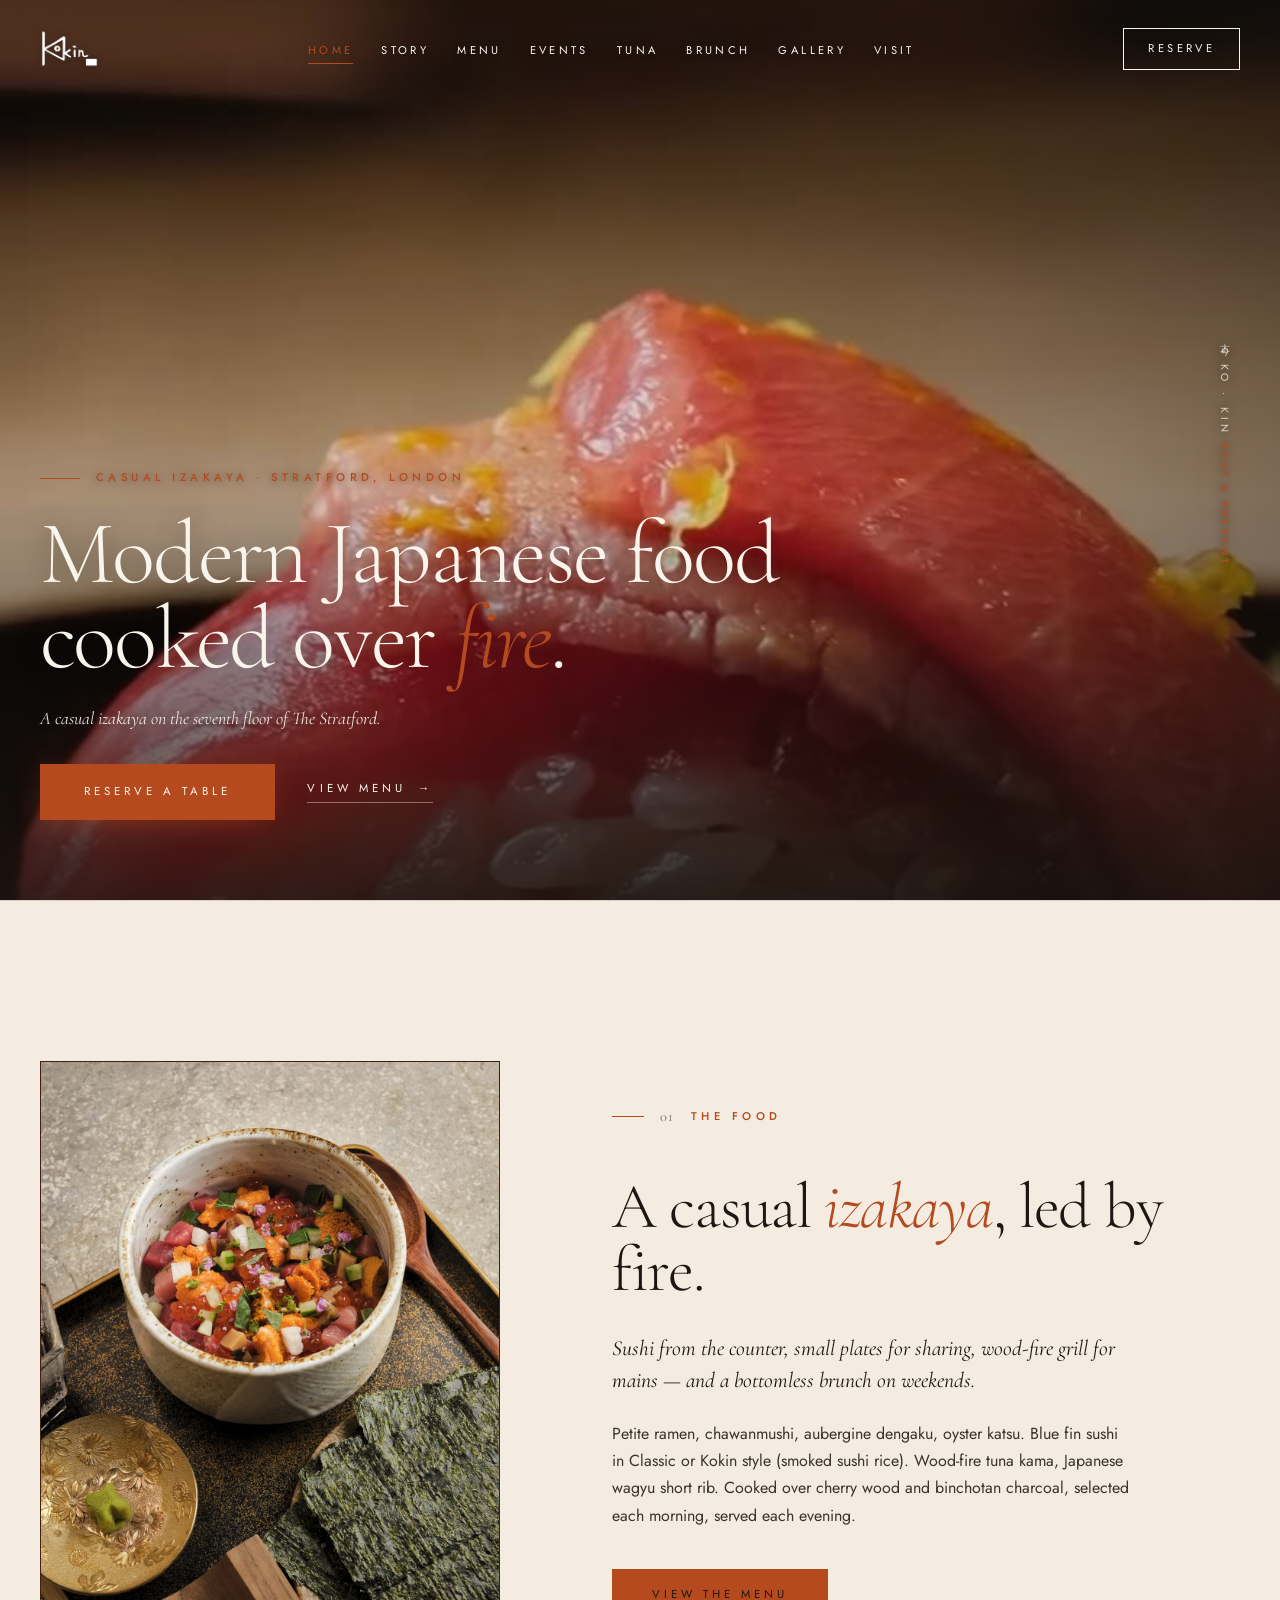
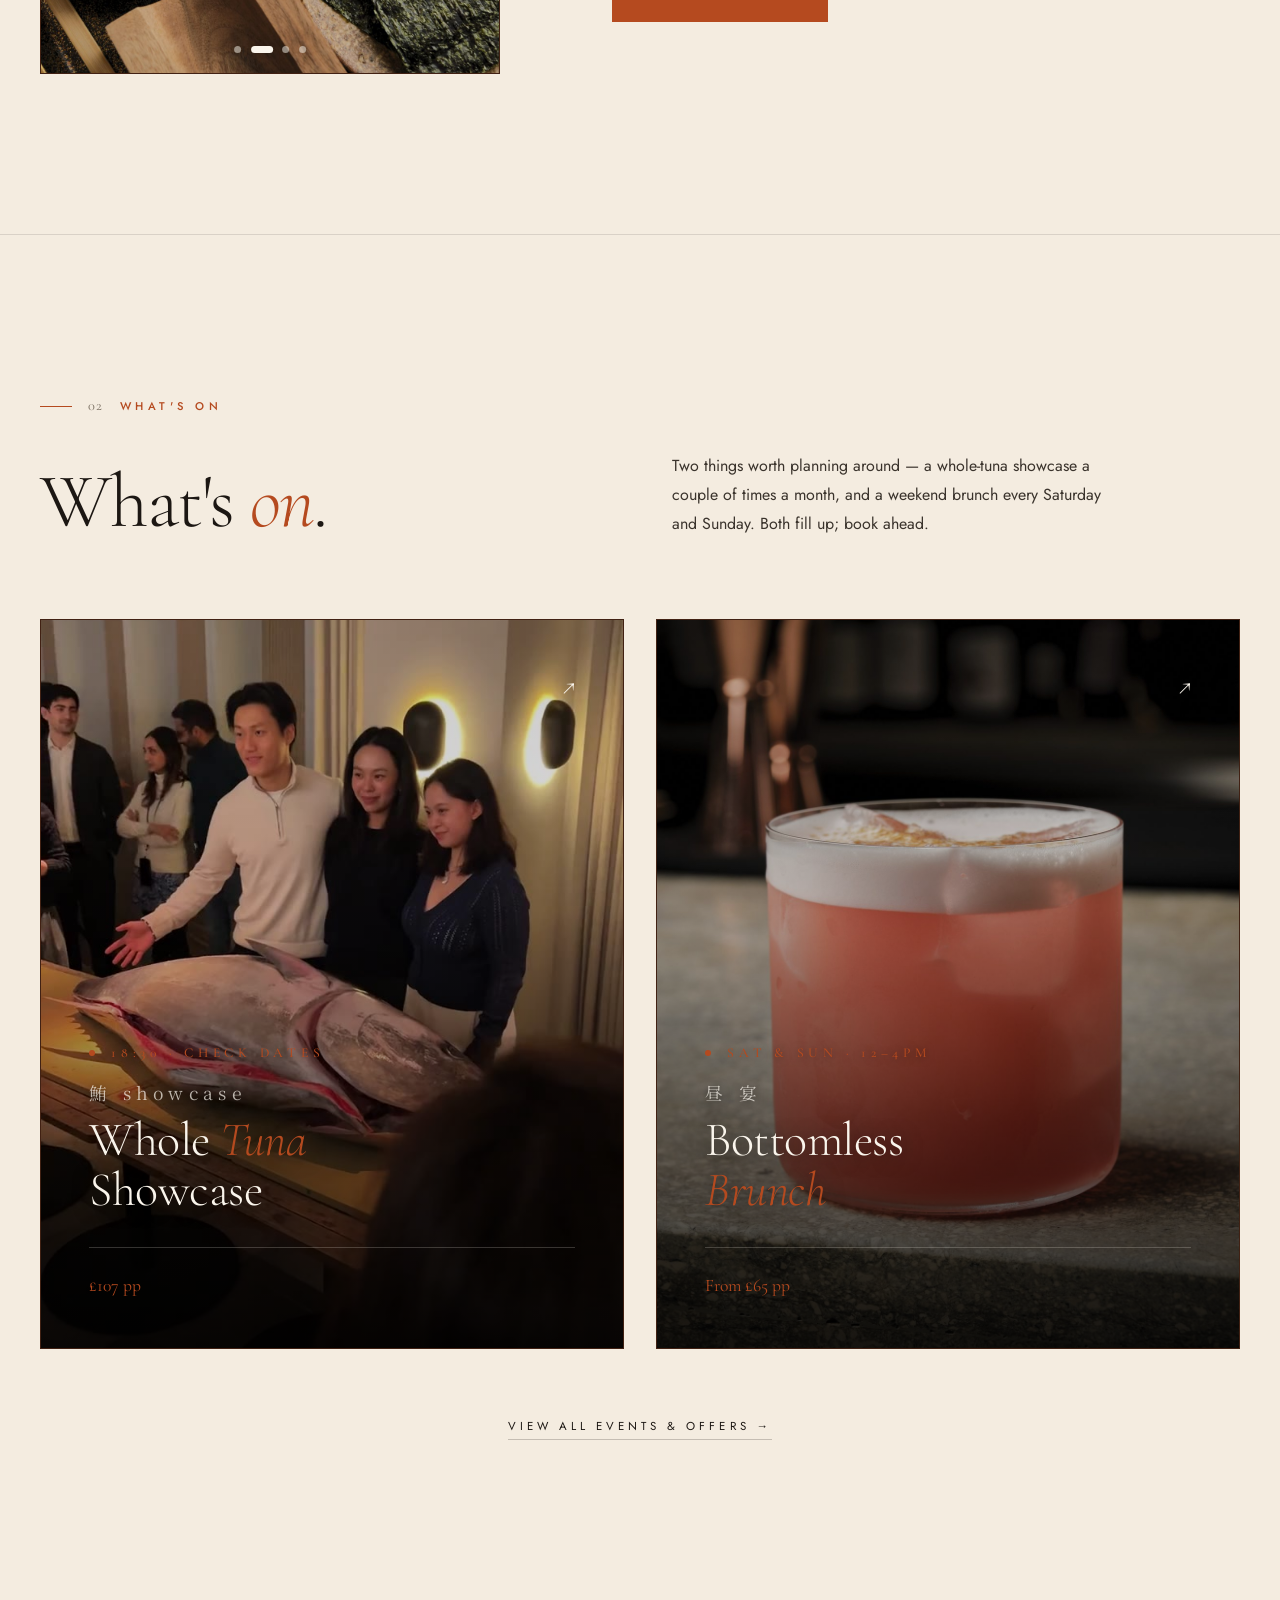
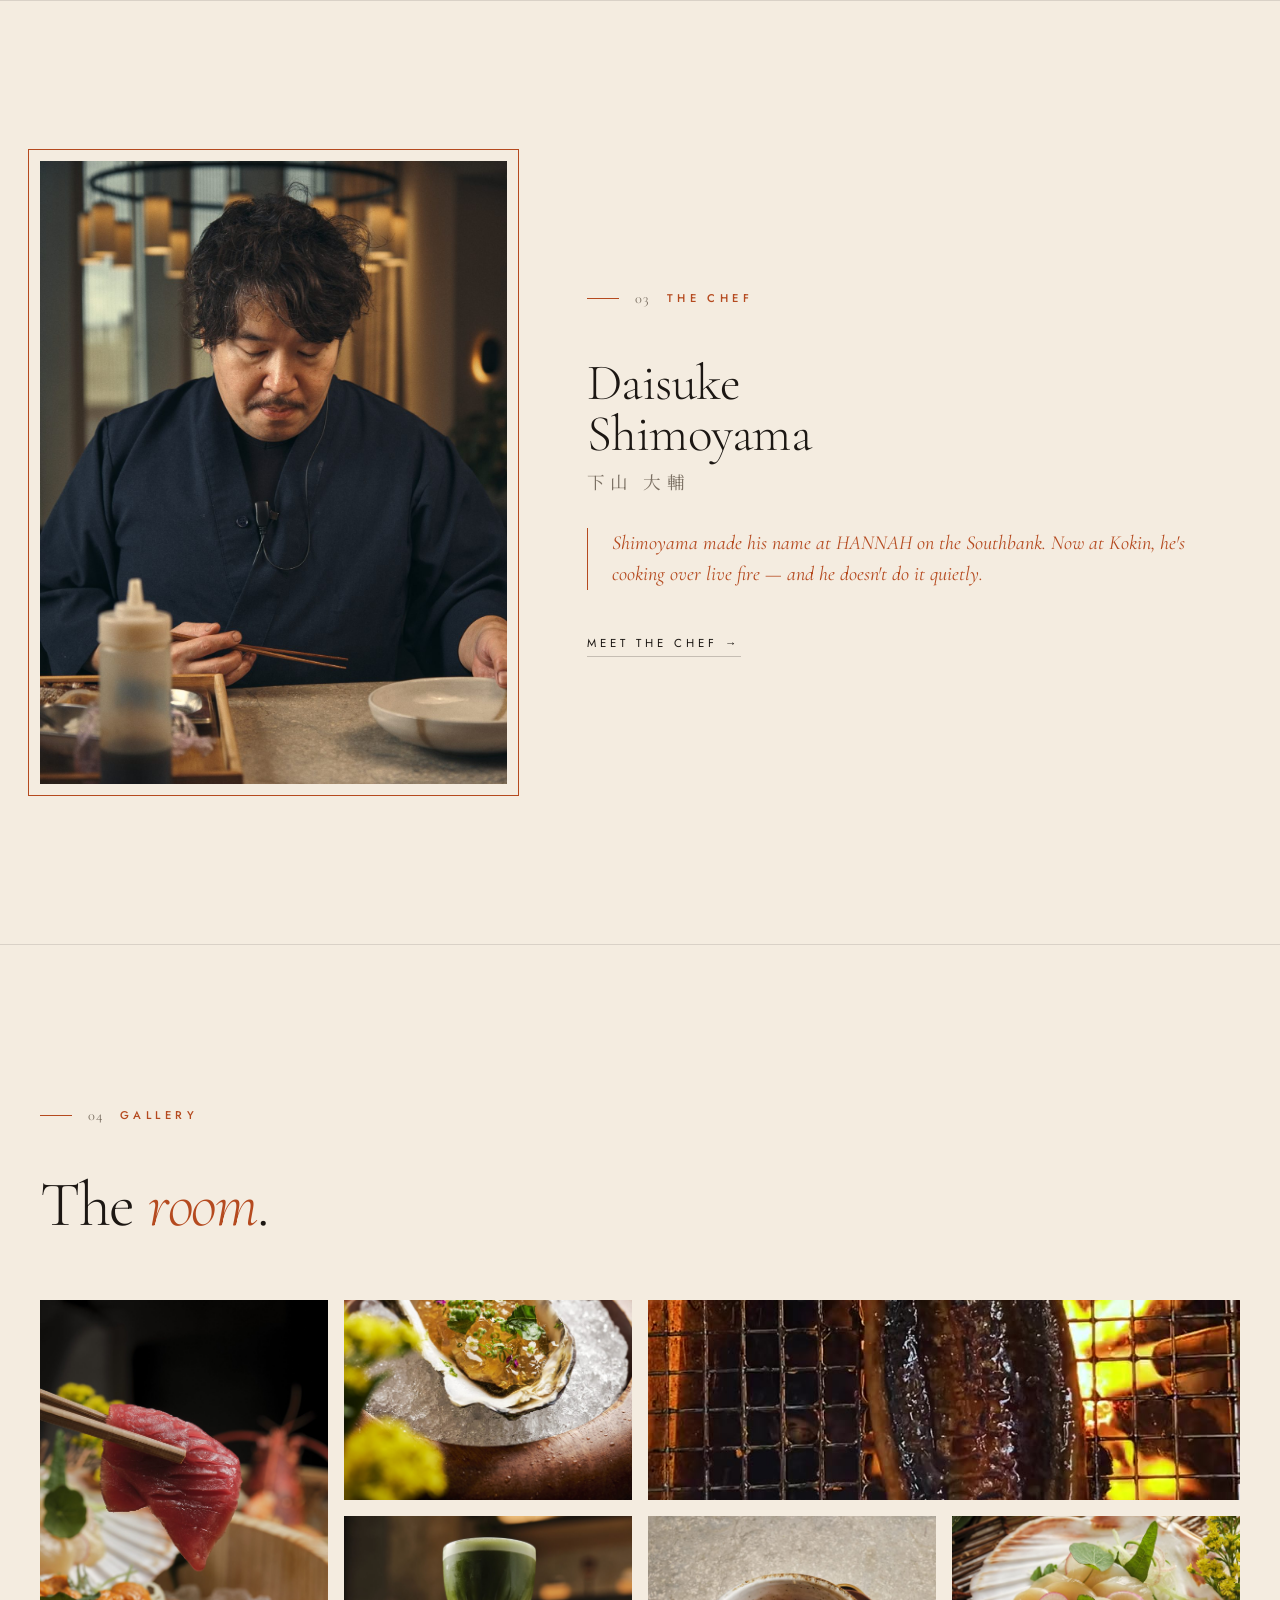
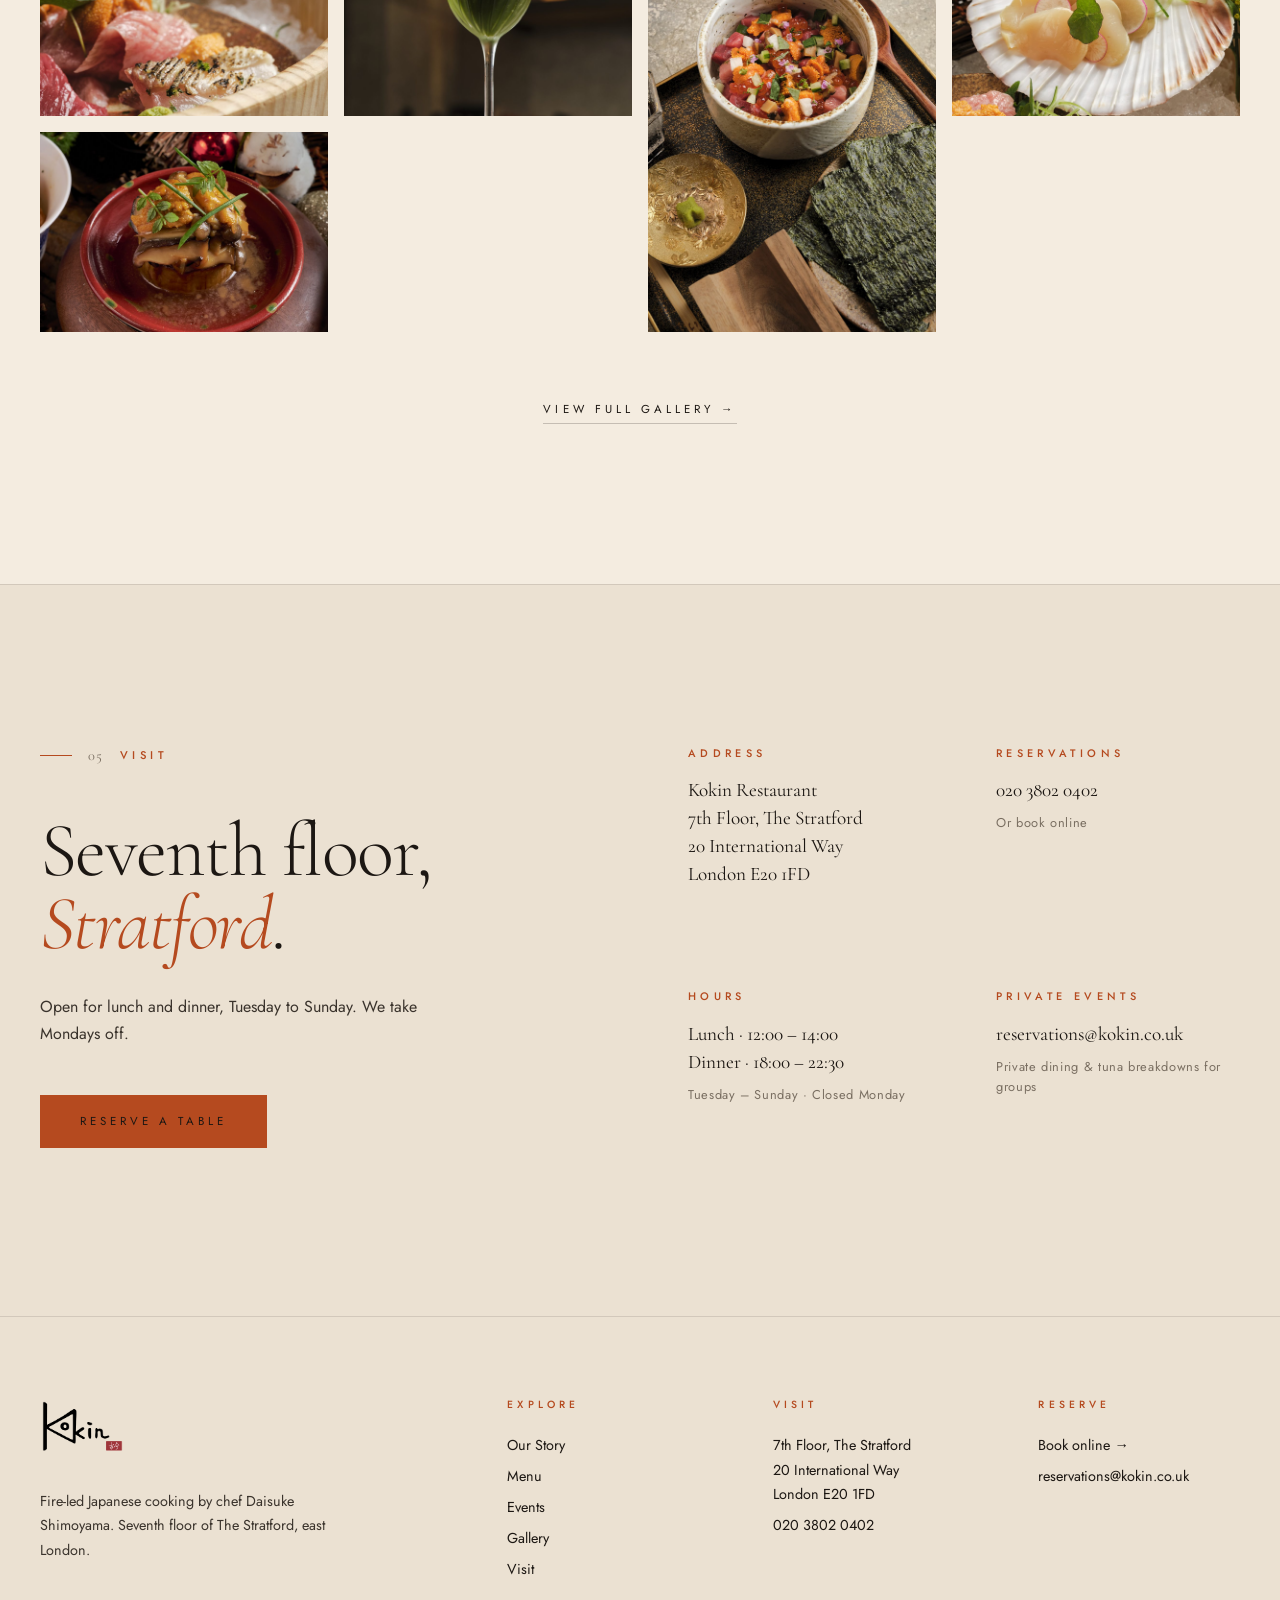
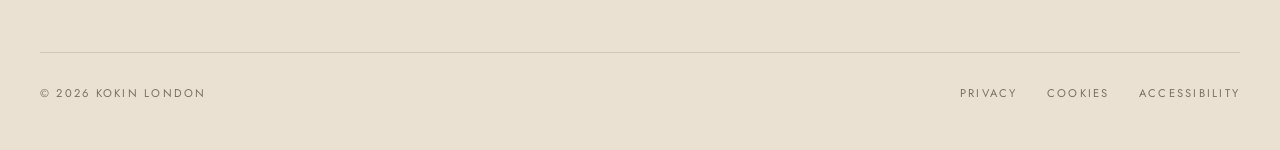
==== commit 5715899a: "Add files via upload" ====
--- a/index.html
+++ b/index.html
@@ -527,7 +527,10 @@
    Responsive
    ============================================ */
 @media (max-width: 900px) {
-  nav.main-nav{ padding: calc(1.25rem + env(safe-area-inset-top, 0px)) 1.5rem 1.25rem; }
+  nav.main-nav{ 
+    top: calc(-1 * env(safe-area-inset-top, 0px));
+    padding: calc(1.25rem + env(safe-area-inset-top, 0px)) 1.5rem 1.25rem;
+  }
   nav.main-nav.scrolled{ padding: calc(1rem + env(safe-area-inset-top, 0px)) 1.5rem 1rem; }
   
   nav.main-nav ul{
@@ -584,6 +587,24 @@
   .footer-inner{ grid-template-columns: 1fr; }
 }
 
+
+/* Cream cap covering iOS safe-area — fades in once scrolled, so scrolled page content can't peek through */
+body::before {
+  content: '';
+  position: fixed;
+  top: 0;
+  left: 0;
+  right: 0;
+  height: env(safe-area-inset-top, 0px);
+  background: var(--bone);
+  z-index: 99;
+  pointer-events: none;
+  opacity: 0;
+  transition: opacity 0.3s ease;
+}
+body.nav-scrolled::before {
+  opacity: 1;
+}
 </style>
 
 <style>
@@ -1677,8 +1698,13 @@
   const nav = document.querySelector('.main-nav');
   if (nav) {
     const onScroll = () =>{
-      if (window.scrollY > 60) nav.classList.add('scrolled');
-      else nav.classList.remove('scrolled');
+      if (window.scrollY > 60) {
+        nav.classList.add('scrolled');
+        document.body.classList.add('nav-scrolled');
+      } else {
+        nav.classList.remove('scrolled');
+        document.body.classList.remove('nav-scrolled');
+      }
     };
     window.addEventListener('scroll', onScroll,{ passive: true });
     onScroll();
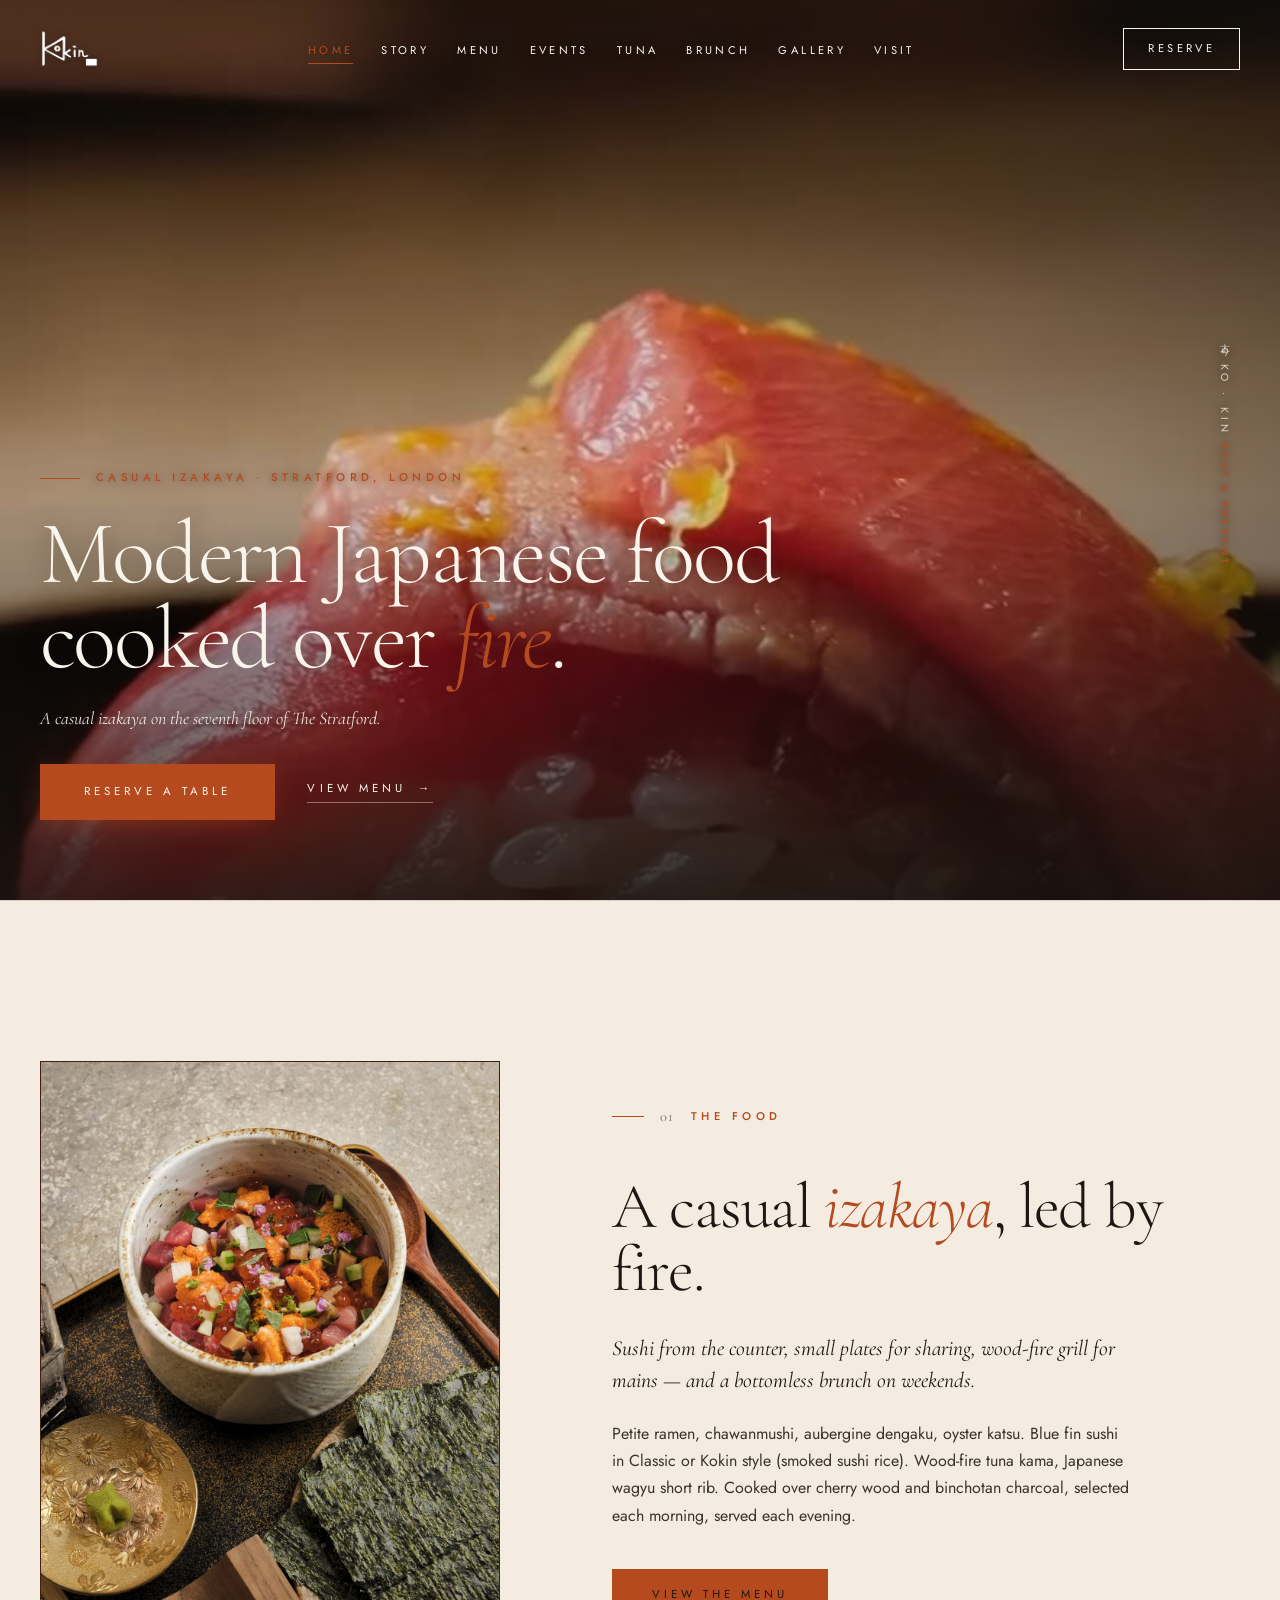
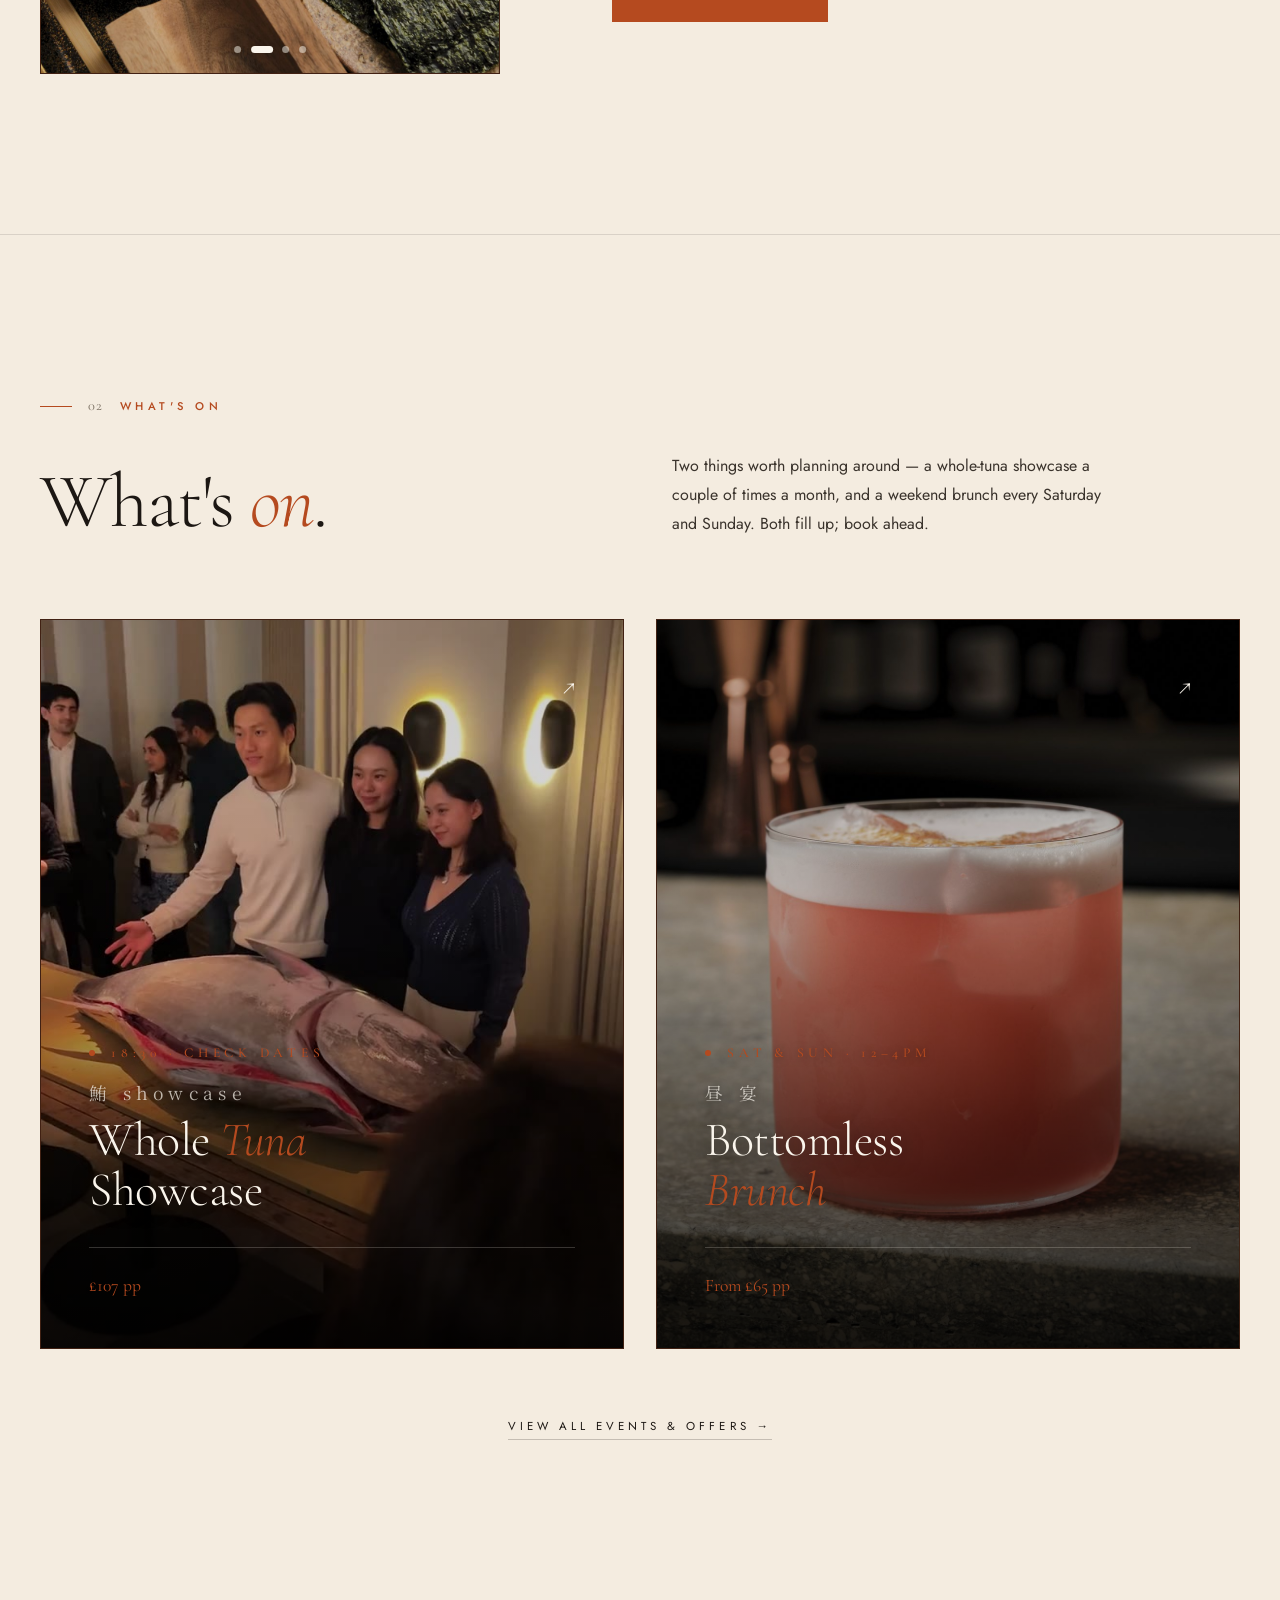
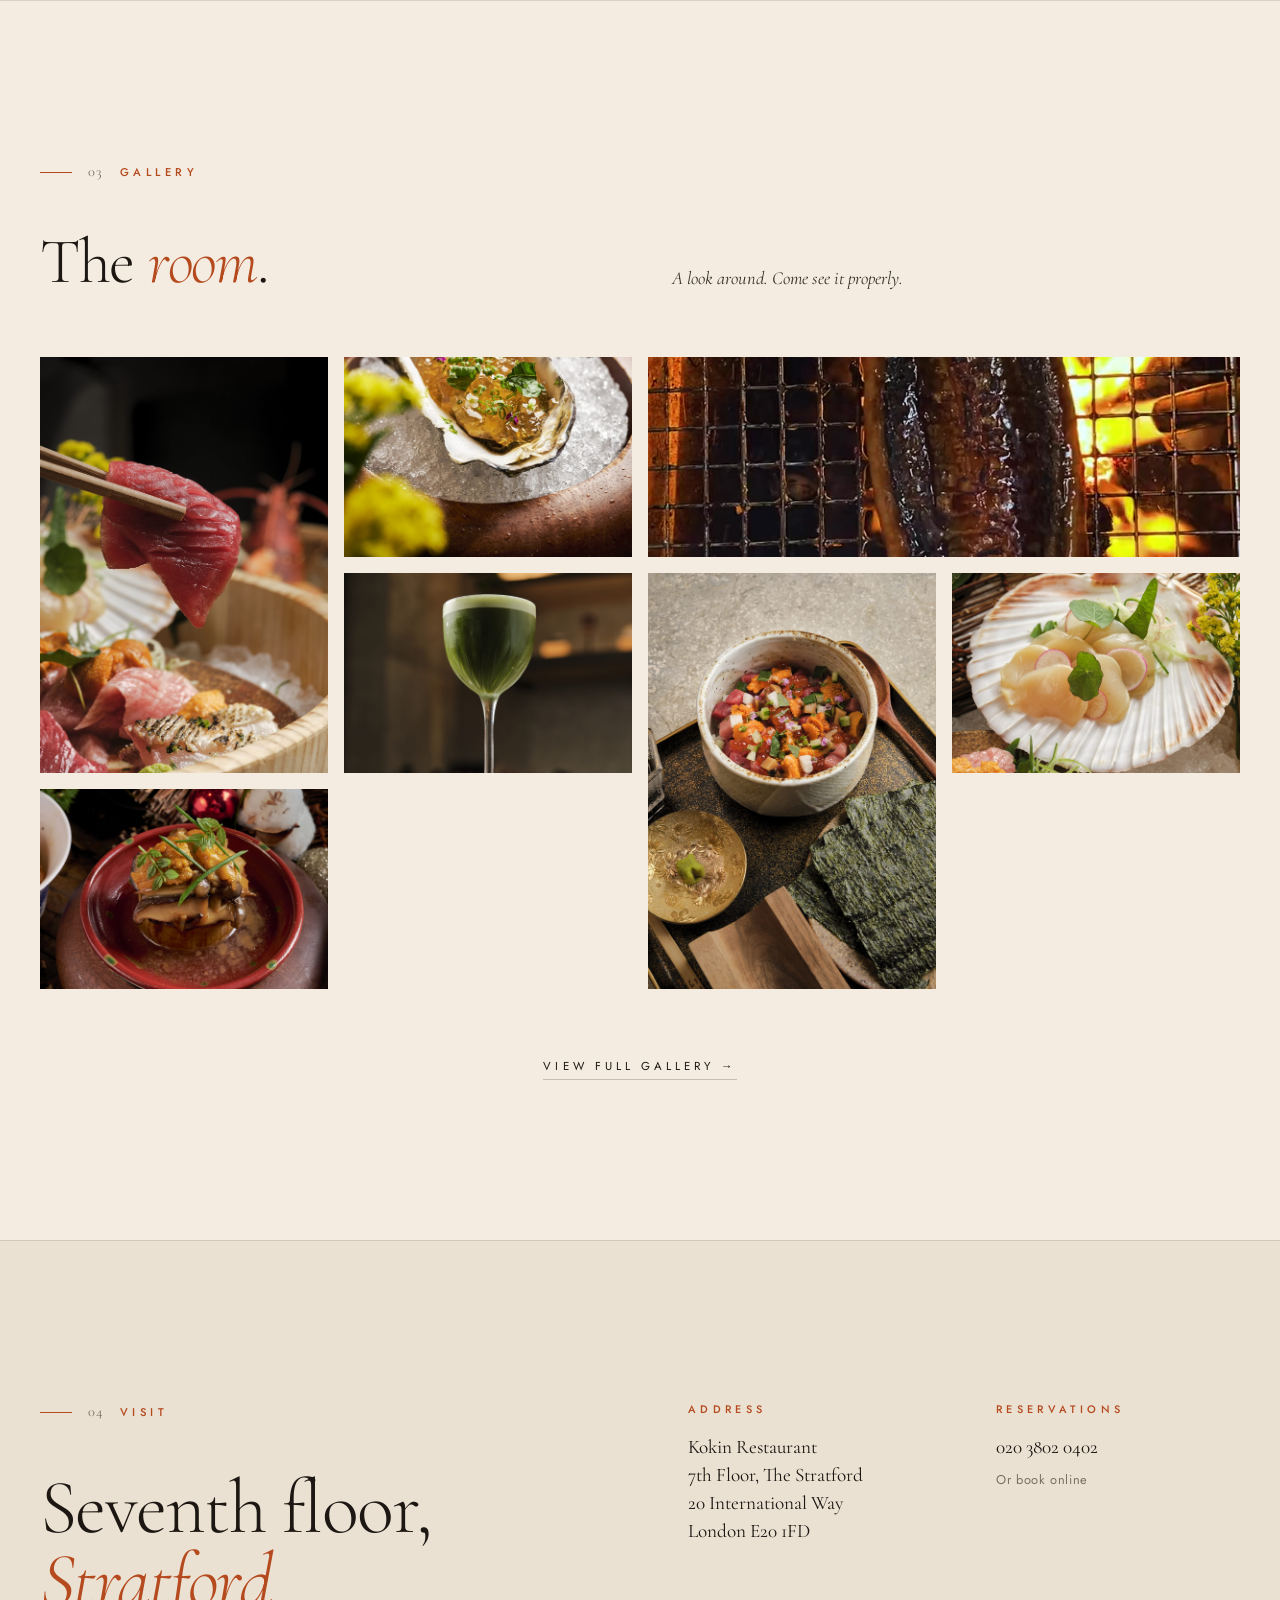
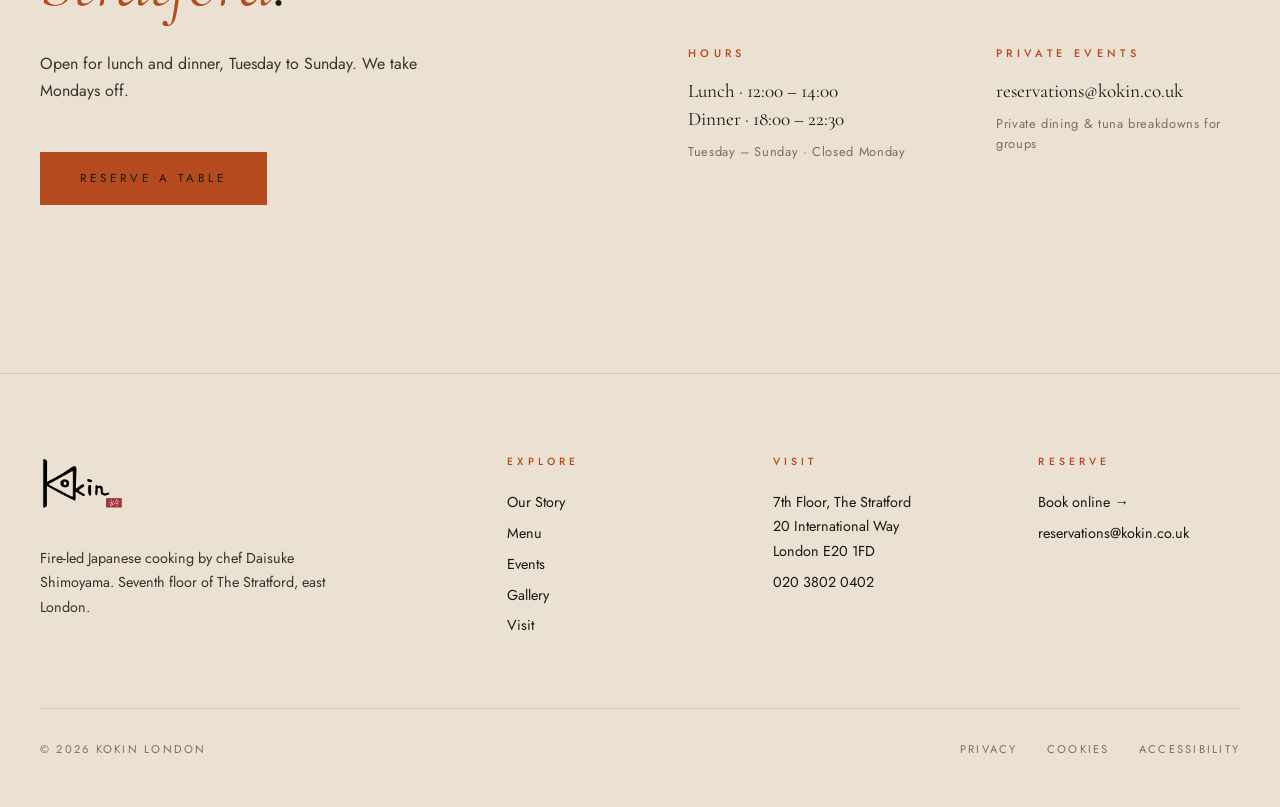
==== commit 89479dae: "Add files via upload" ====
--- a/index.html
+++ b/index.html
@@ -1559,34 +1559,11 @@
   </div>
 </section>
 
-<!-- ─────── CHEF ─────── -->
-<section class="chef">
-  <div class="chef-grid">
-    <div class="reveal">
-      <div class="chef-portrait-wrap">
-        <div class="chef-portrait-frame"></div>
-        <div class="chef-portrait">
-          <img src="assets/headchef2.jpg" alt="Chef Daisuke Shimoyama at Kokin" onerror="this.style.display='none'" />
-        </div>
-      </div>
-    </div>
-    <div class="chef-content reveal">
-      <div class="section-label"><span class="num">03</span> The Chef</div>
-      <h3>Daisuke<br/>Shimoyama</h3>
-      <div class="jp-name">下山 大輔</div>
-      <div class="tagline">Shimoyama made his name at HANNAH on the Southbank. Now at Kokin, he's cooking over live fire — and he doesn't do it quietly.</div>
-      <div class="chef-cta">
-        <a href="story.html" class="cta-secondary">Meet the chef →</a>
-      </div>
-    </div>
-  </div>
-</section>
-
 <!-- ─────── GALLERY PREVIEW ─────── -->
 <section class="gallery-preview">
   <div class="gallery-preview-header">
     <div class="reveal">
-      <div class="section-label"><span class="num">04</span> Gallery</div>
+      <div class="section-label"><span class="num">03</span> Gallery</div>
       <h2>The <em>room</em>.</h2>
     </div>
     <p class="reveal">A look around. Come see it properly.</p>
@@ -1623,7 +1600,7 @@
 <section class="visit-preview">
   <div class="visit-inner">
     <div class="visit-left reveal">
-      <div class="section-label"><span class="num">05</span> Visit</div>
+      <div class="section-label"><span class="num">04</span> Visit</div>
       <h2>Seventh floor,<br/><em>Stratford</em>.</h2>
       <p>Open for lunch and dinner, Tuesday to Sunday. We take Mondays off.</p>
       <a href="https://www.exploretock.com/kokin-london" class="cta-primary" target="_blank" rel="noopener"><span>Reserve a table</span></a>
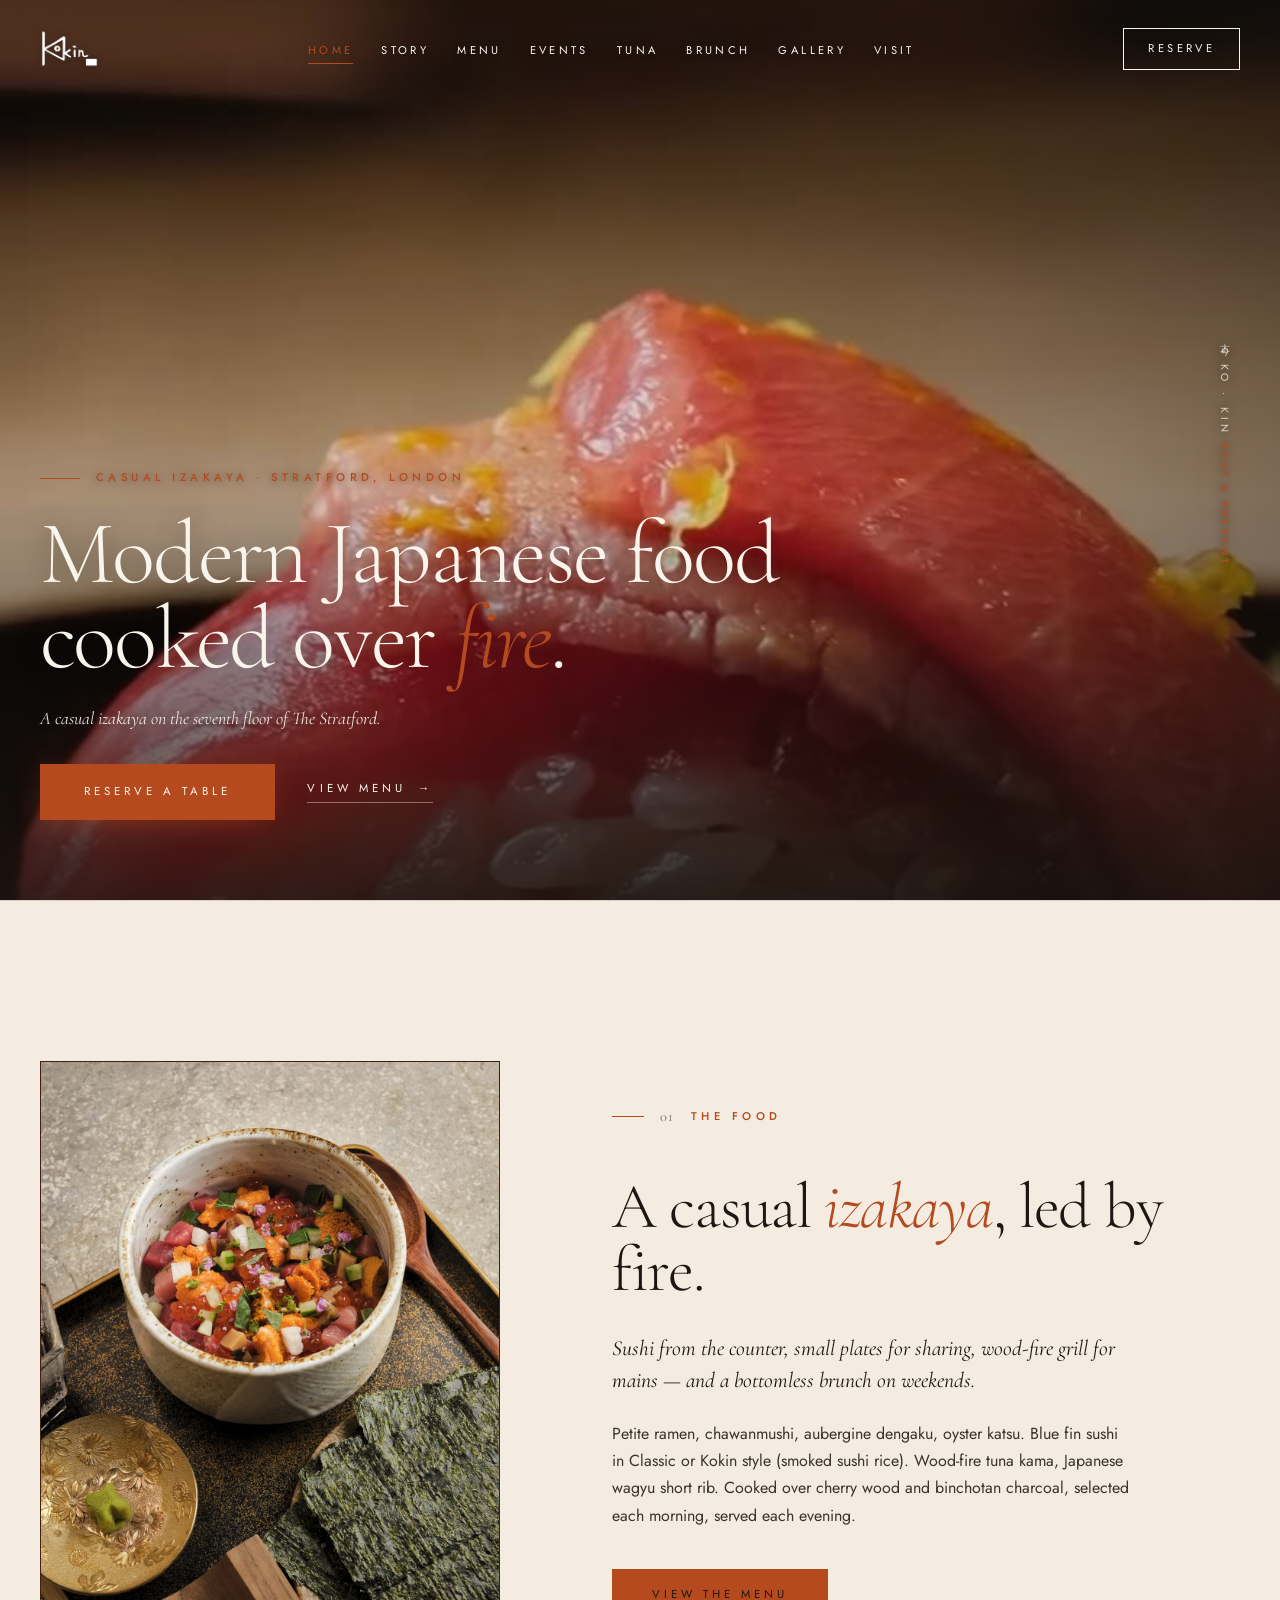
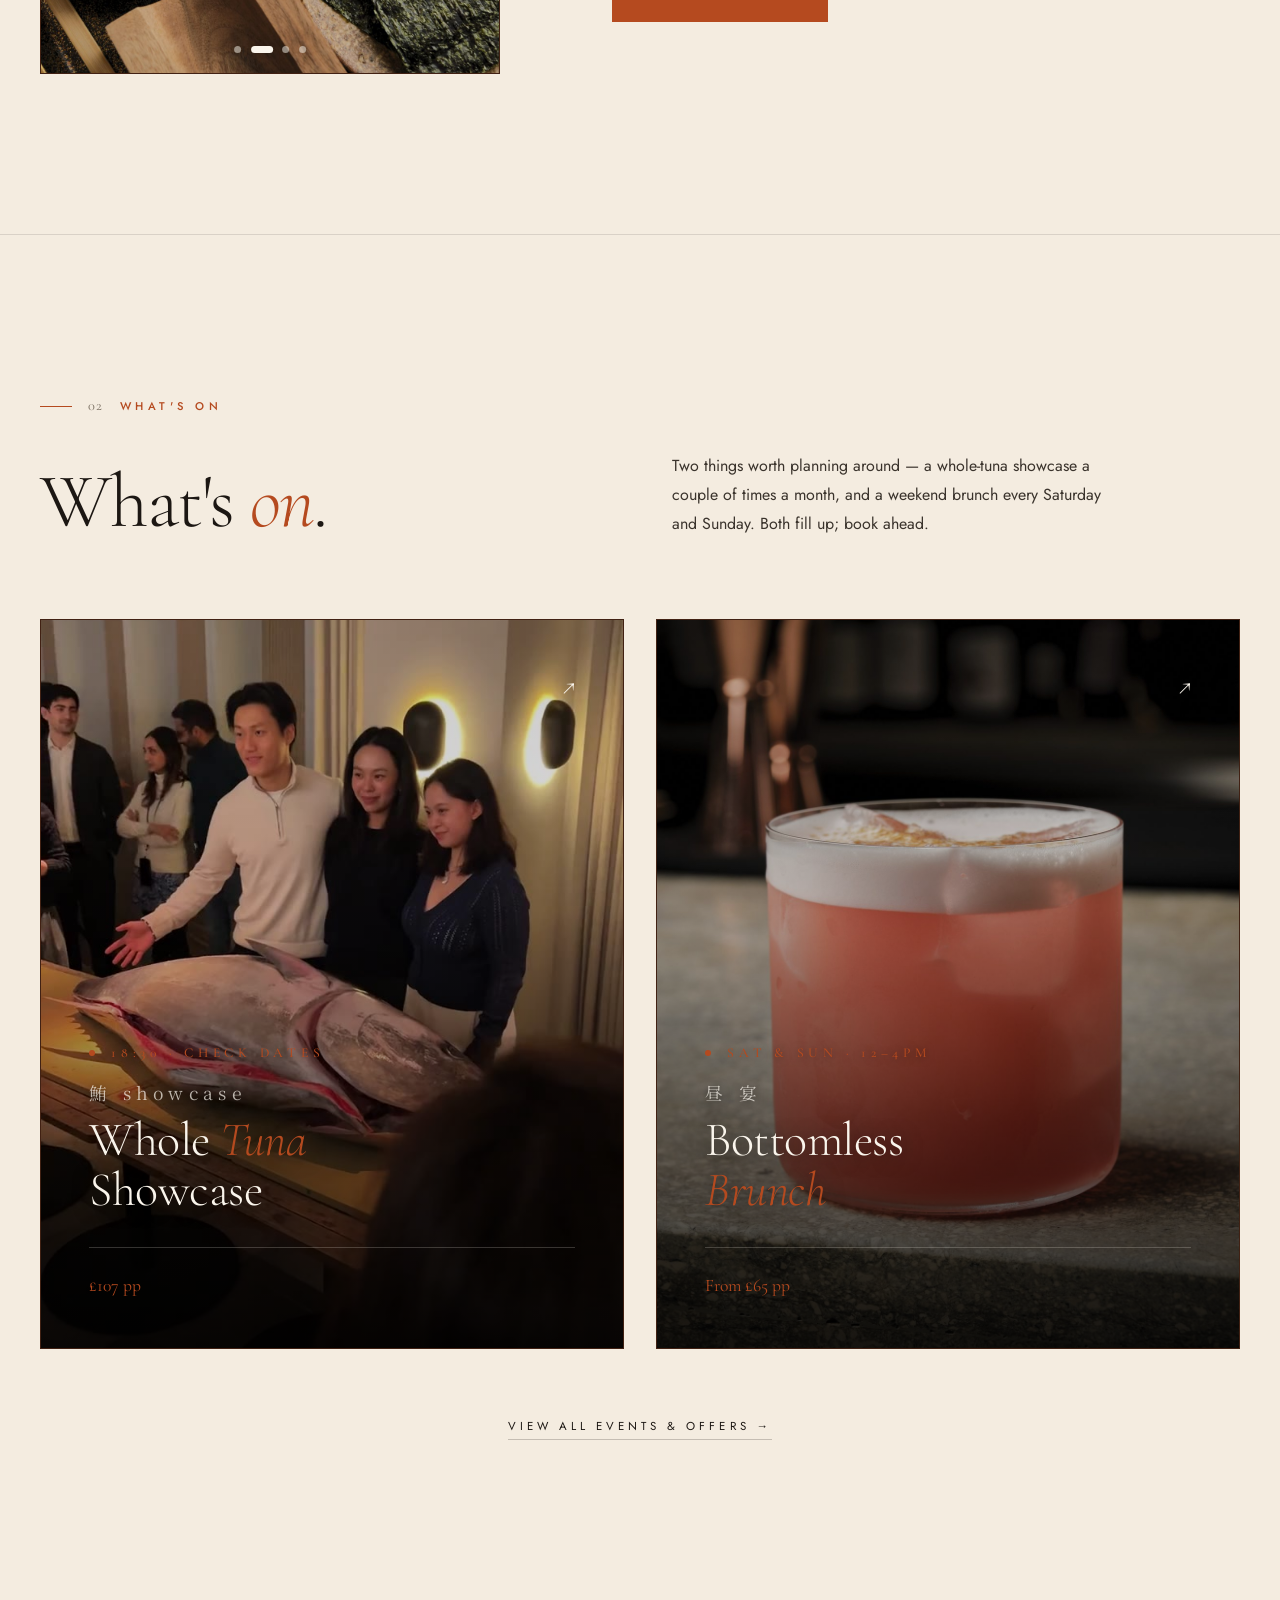
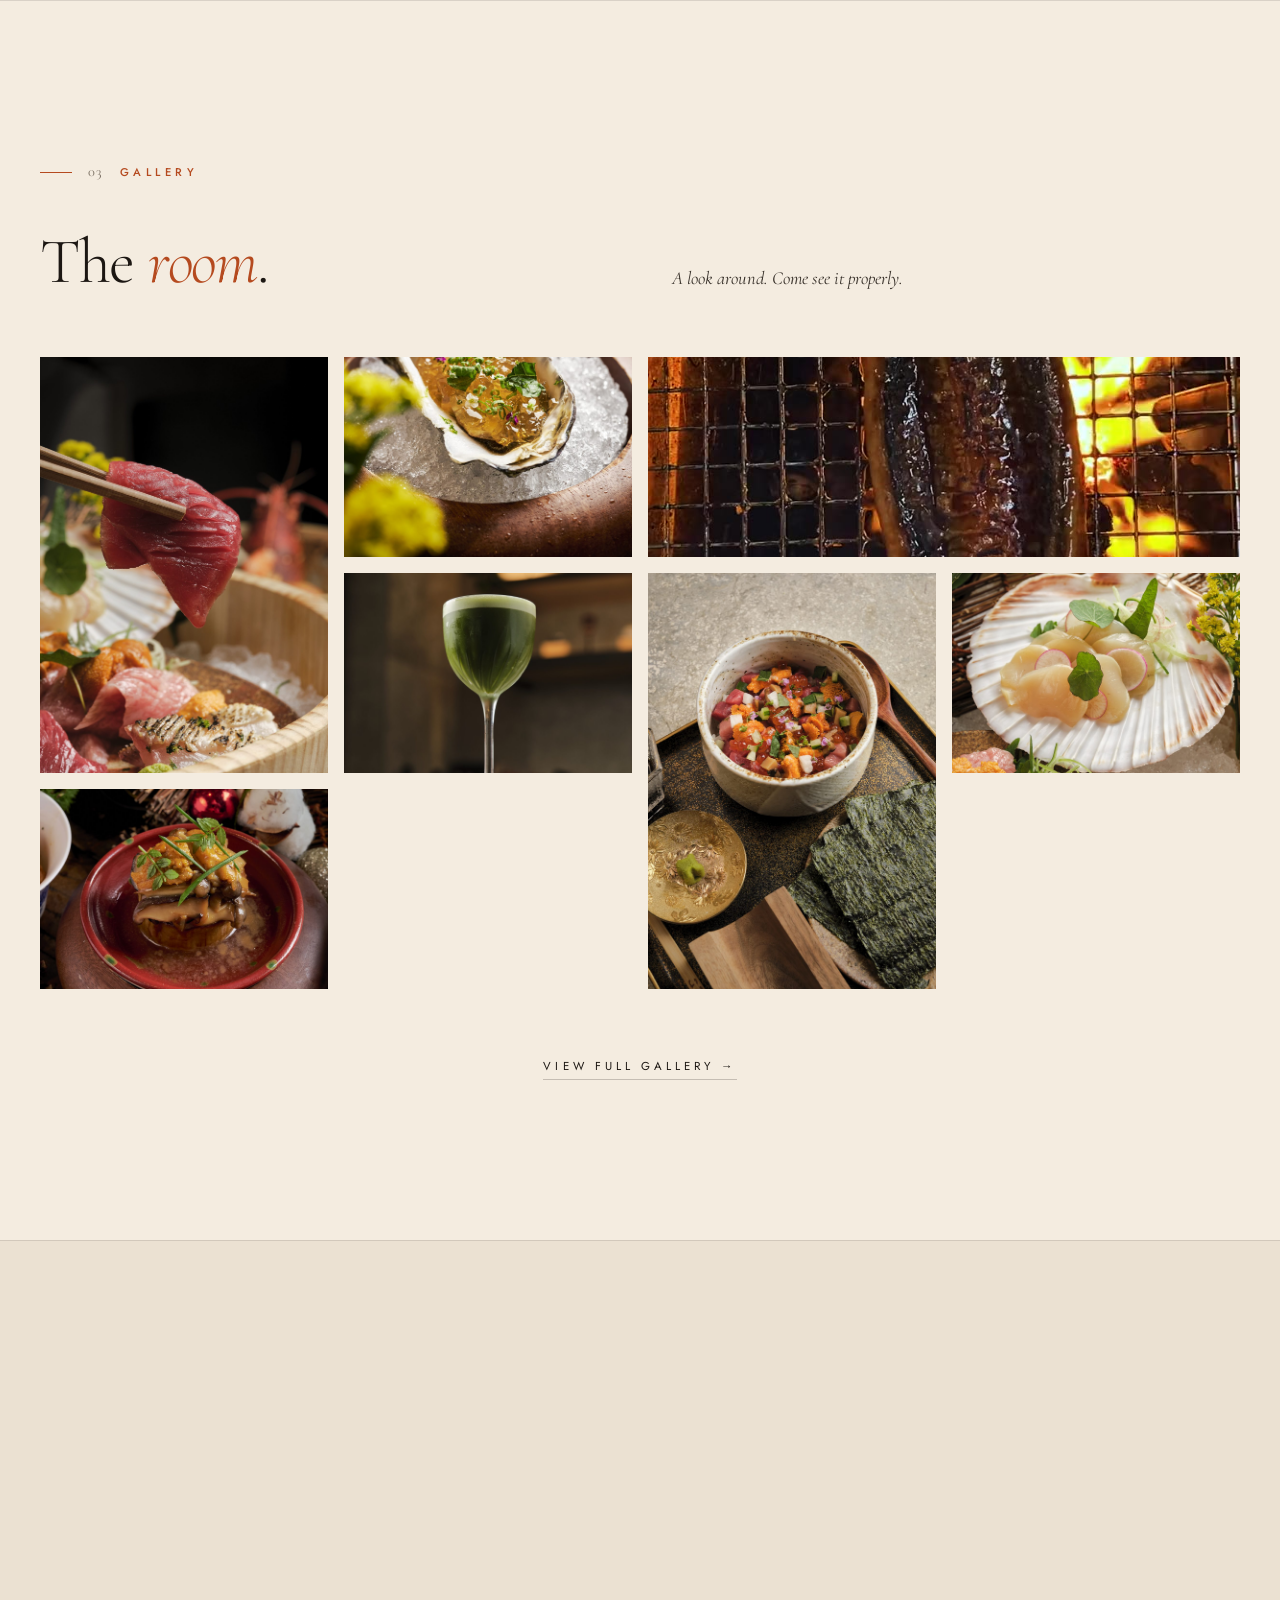
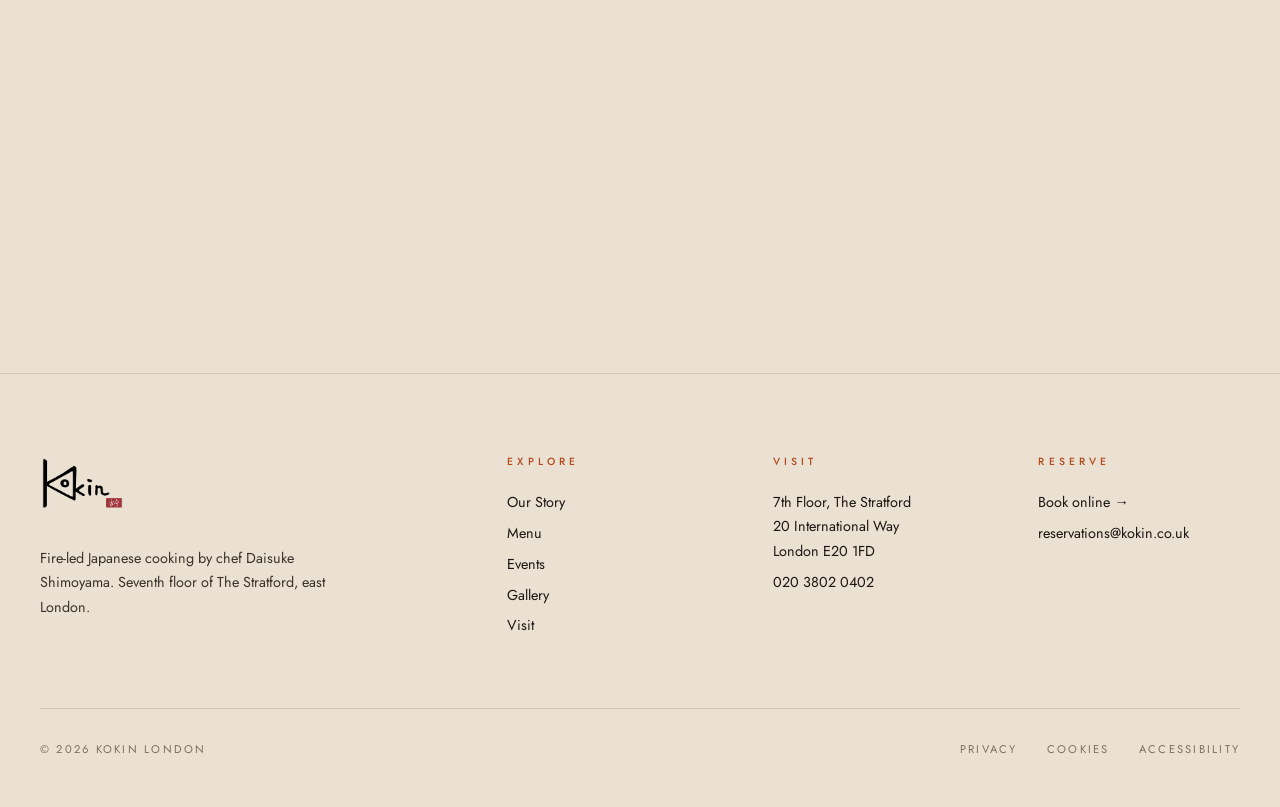
==== commit 421f7f03: "Add files via upload" ====
--- a/index.html
+++ b/index.html
@@ -3,15 +3,87 @@
 <head>
 <meta charset="UTF-8" />
 <meta name="viewport" content="width=device-width, initial-scale=1.0, viewport-fit=cover" />
-<title>Kokin — 古今 — Japanese Izakaya, Stratford London</title>
-<meta name="description" content="Kokin (古今) — a casual Japanese izakaya from chef Daisuke Shimoyama, on the seventh floor of The Stratford. Woodfire-led sushi, sashimi, tempura, and wood-fire grill." />
-<meta name="keywords" content="Japanese izakaya London, Kokin Stratford, modern Japanese cuisine, woodfire Japanese, Daisuke Shimoyama, bluefin tuna London" />
+<title>Kokin — Japanese Izakaya in Stratford, London | 古今</title>
+<meta name="description" content="Kokin is a casual Japanese izakaya on the 7th floor of The Stratford. Sushi, wood-fire grill, and bottomless brunch. Book online for East London dining." />
 <link rel="canonical" href="https://kokin.co.uk/" />
 
-<!-- OG -->
-<meta property="og:type" content="restaurant" />
-<meta property="og:title" content="Kokin — 古今 — Japanese Izakaya, Stratford London" />
-<meta property="og:description" content="A tradition reborn in the heart of modern London." />
+<!-- Favicon -->
+<link rel="icon" type="image/png" href="/assets/Kokin-Logo-black.png" />
+<link rel="apple-touch-icon" href="/assets/Kokin-Logo-black.png" />
+
+<!-- Open Graph / Social Sharing -->
+<meta property="og:type" content="restaurant.restaurant" />
+<meta property="og:site_name" content="Kokin" />
+<meta property="og:title" content="Kokin — Japanese Izakaya in Stratford, London | 古今" />
+<meta property="og:description" content="Kokin is a casual Japanese izakaya on the 7th floor of The Stratford. Sushi, wood-fire grill, and bottomless brunch. Book online for East London dining." />
+<meta property="og:url" content="https://kokin.co.uk/" />
+<meta property="og:image" content="https://kokin.co.uk/assets/kokin-showacse-poster.jpg" />
+<meta property="og:image:alt" content="Kokin — Japanese Izakaya, London" />
+<meta property="og:locale" content="en_GB" />
+
+<!-- Twitter Card -->
+<meta name="twitter:card" content="summary_large_image" />
+<meta name="twitter:title" content="Kokin — Japanese Izakaya in Stratford, London | 古今" />
+<meta name="twitter:description" content="Kokin is a casual Japanese izakaya on the 7th floor of The Stratford. Sushi, wood-fire grill, and bottomless brunch. Book online for East London dining." />
+<meta name="twitter:image" content="https://kokin.co.uk/assets/kokin-showacse-poster.jpg" />
+
+<script type="application/ld+json">
+{
+  "@context": "https://schema.org",
+  "@type": "Restaurant",
+  "@id": "https://kokin.co.uk/#restaurant",
+  "name": "Kokin",
+  "alternateName": "古今",
+  "description": "A casual Japanese izakaya on the seventh floor of The Stratford, serving sushi, wood-fire grill, and bottomless brunch in East London.",
+  "url": "https://kokin.co.uk",
+  "telephone": "+44 20 3802 0402",
+  "email": "reservations@kokin.co.uk",
+  "image": [
+    "https://kokin.co.uk/assets/kokin-showacse-poster.jpg",
+    "https://kokin.co.uk/assets/nigiri.jpg",
+    "https://kokin.co.uk/assets/tuna-sashimi.jpg"
+  ],
+  "priceRange": "£££",
+  "servesCuisine": ["Japanese", "Sushi", "Izakaya"],
+  "acceptsReservations": true,
+  "address": {
+    "@type": "PostalAddress",
+    "streetAddress": "7th Floor, The Stratford, 20 International Way",
+    "addressLocality": "London",
+    "postalCode": "E20 1FD",
+    "addressCountry": "GB"
+  },
+  "geo": {
+    "@type": "GeoCoordinates",
+    "latitude": 51.5441,
+    "longitude": -0.0038
+  },
+  "openingHoursSpecification": [
+    {
+      "@type": "OpeningHoursSpecification",
+      "dayOfWeek": ["Tuesday", "Wednesday", "Thursday", "Friday"],
+      "opens": "12:00",
+      "closes": "22:30"
+    },
+    {
+      "@type": "OpeningHoursSpecification",
+      "dayOfWeek": "Saturday",
+      "opens": "12:00",
+      "closes": "22:30"
+    },
+    {
+      "@type": "OpeningHoursSpecification",
+      "dayOfWeek": "Sunday",
+      "opens": "12:00",
+      "closes": "22:00"
+    }
+  ],
+  "hasMenu": "https://kokin.co.uk/menu",
+  "sameAs": [
+    "https://www.exploretock.com/kokin-london"
+  ]
+}
+</script>
 
 <link rel="preconnect" href="https://fonts.googleapis.com">
 <link rel="preconnect" href="https://fonts.gstatic.com" crossorigin>
@@ -1439,10 +1511,10 @@
 <body>
 
 <nav class="main-nav" id="mainNav">
-  <a href="index.html" class="mark"><img src="assets/Kokin-Logo-black.png" alt="Kokin 古今" /></a>
+  <a href="/" class="mark"><img src="assets/Kokin-Logo-black.png" alt="Kokin 古今" /></a>
   <button class="menu-toggle" aria-label="Menu"><span></span><span></span><span></span></button>
   <ul>
-    <li><a href="index.html" class="active">Home</a></li>
+    <li><a href="/" class="active">Home</a></li>
     <li><a href="story.html">Story</a></li>
     <li><a href="menu.html">Menu</a></li>
     <li><a href="events.html">Events</a></li>
@@ -1531,7 +1603,7 @@
         <div class="jp-label">鮪 showcase</div>
         <h3>Whole <em>Tuna</em><br/>Showcase</h3>
         <div class="event-footer">
-          <span class="from">£107 pp</span>
+          <span class="from" data-live-event="Tuna.Price">£107 pp</span>
           <span class="arrow">↗</span>
         </div>
       </div>
@@ -1547,7 +1619,7 @@
         <div class="jp-label">昼 宴</div>
         <h3>Bottomless<br/><em>Brunch</em></h3>
         <div class="event-footer">
-          <span class="from">From £65 pp</span>
+          <span class="from" data-live-event="Brunch.Price">From £65 pp</span>
           <span class="arrow">↗</span>
         </div>
       </div>
@@ -1754,5 +1826,6 @@
 })();
 
 </script>
+<script src="kokin-live.js"></script>
 </body>
 </html>
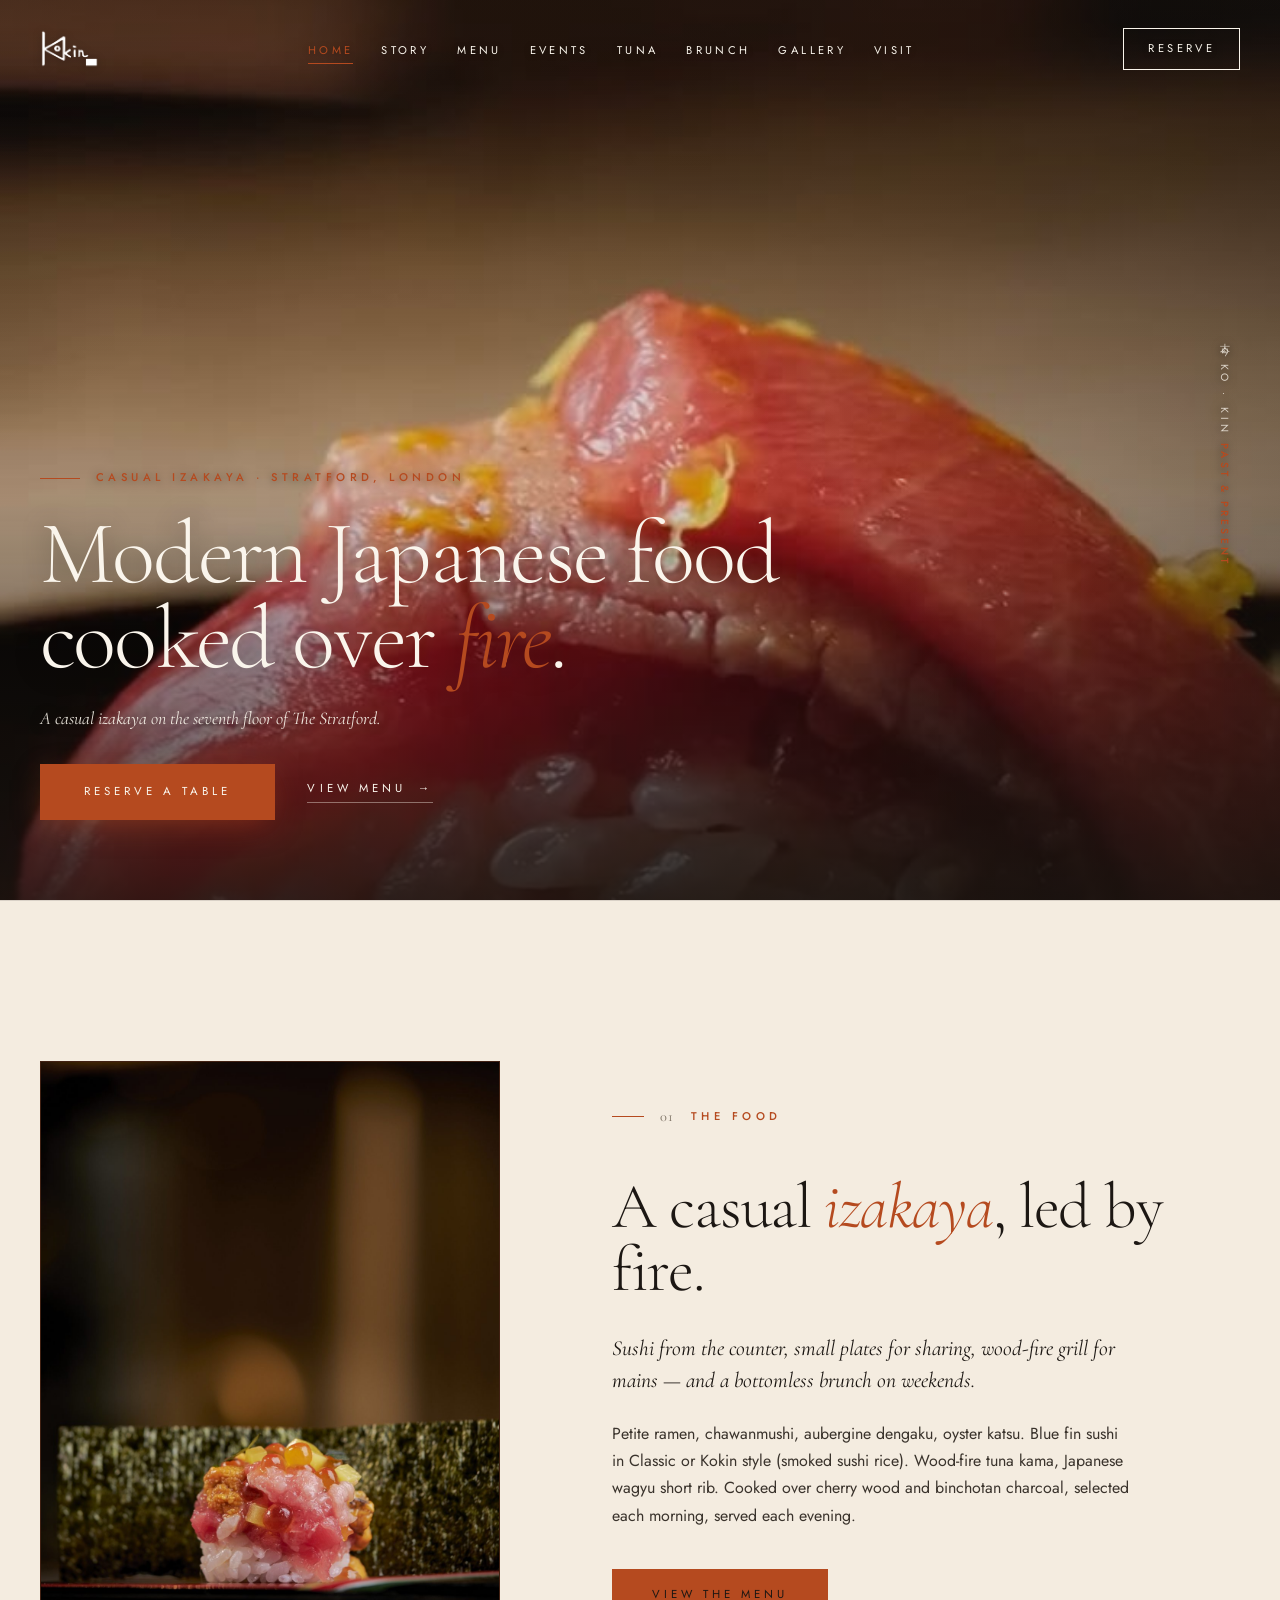
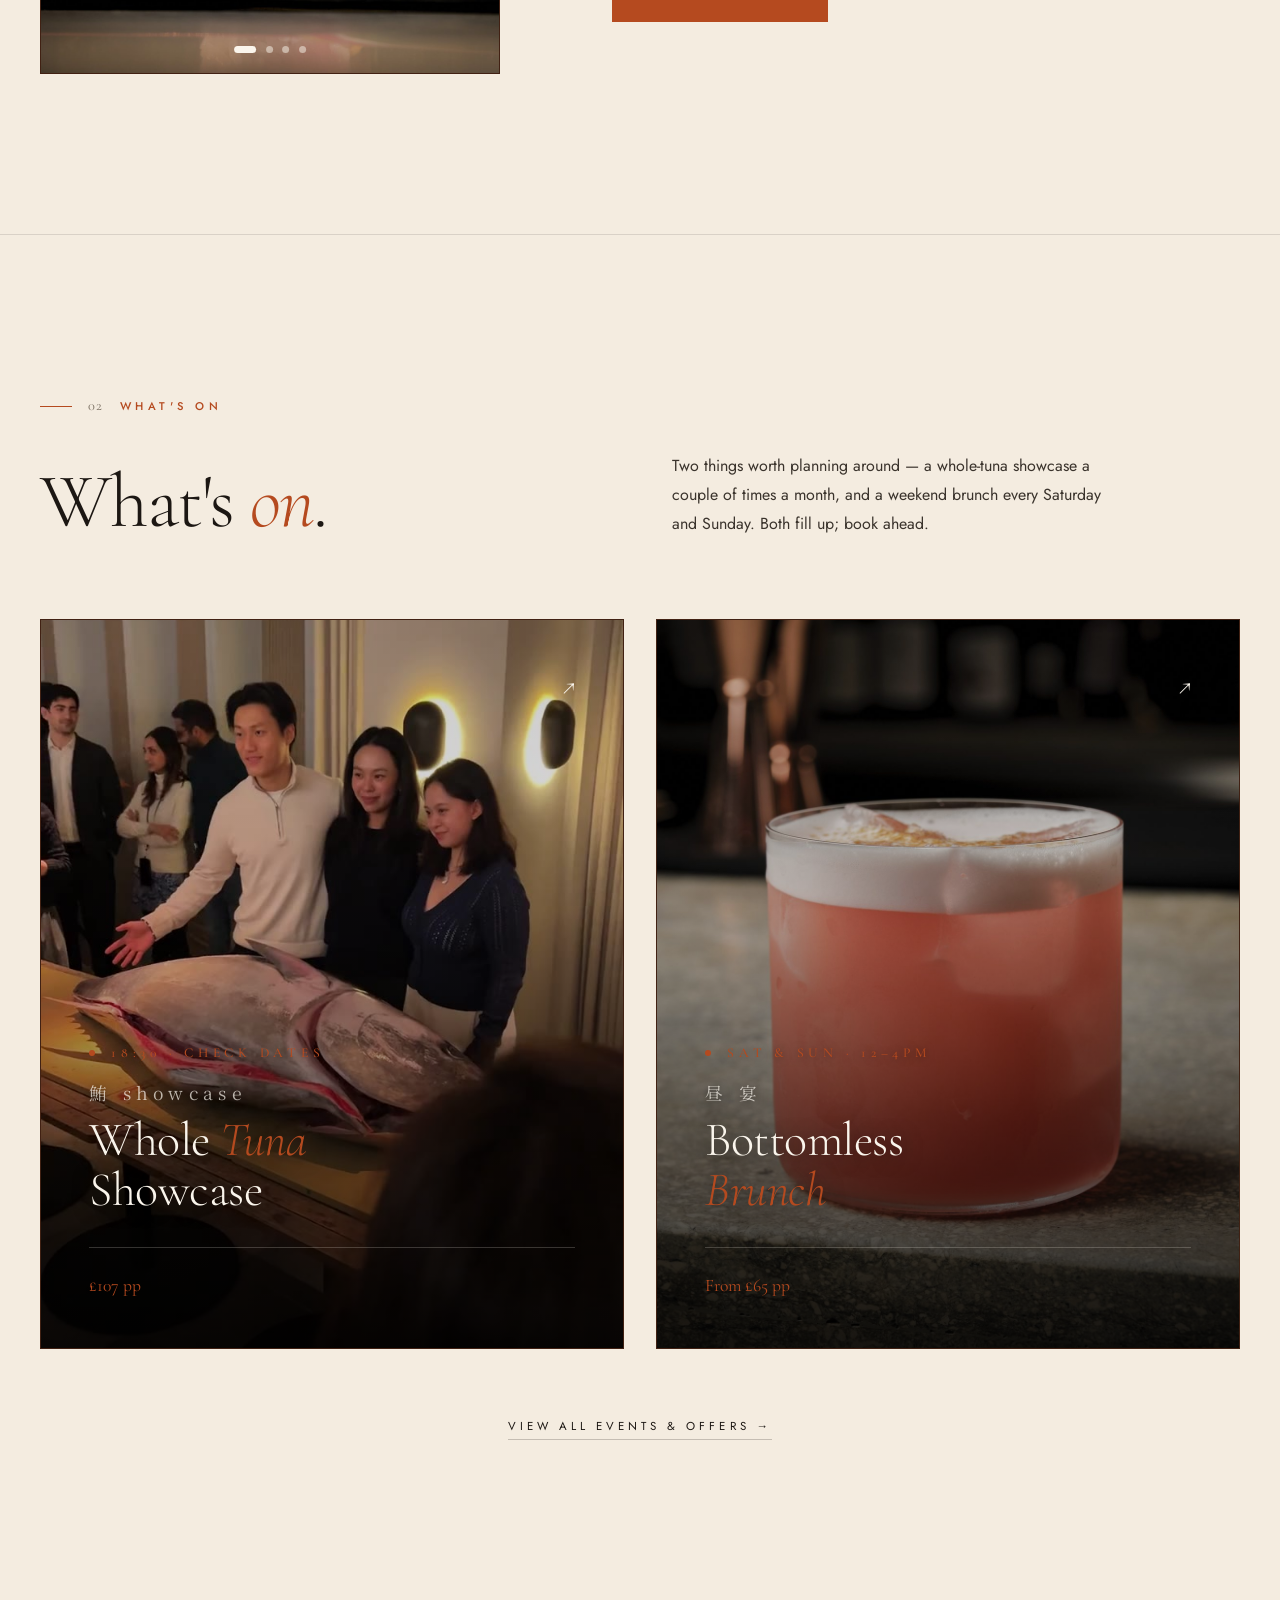
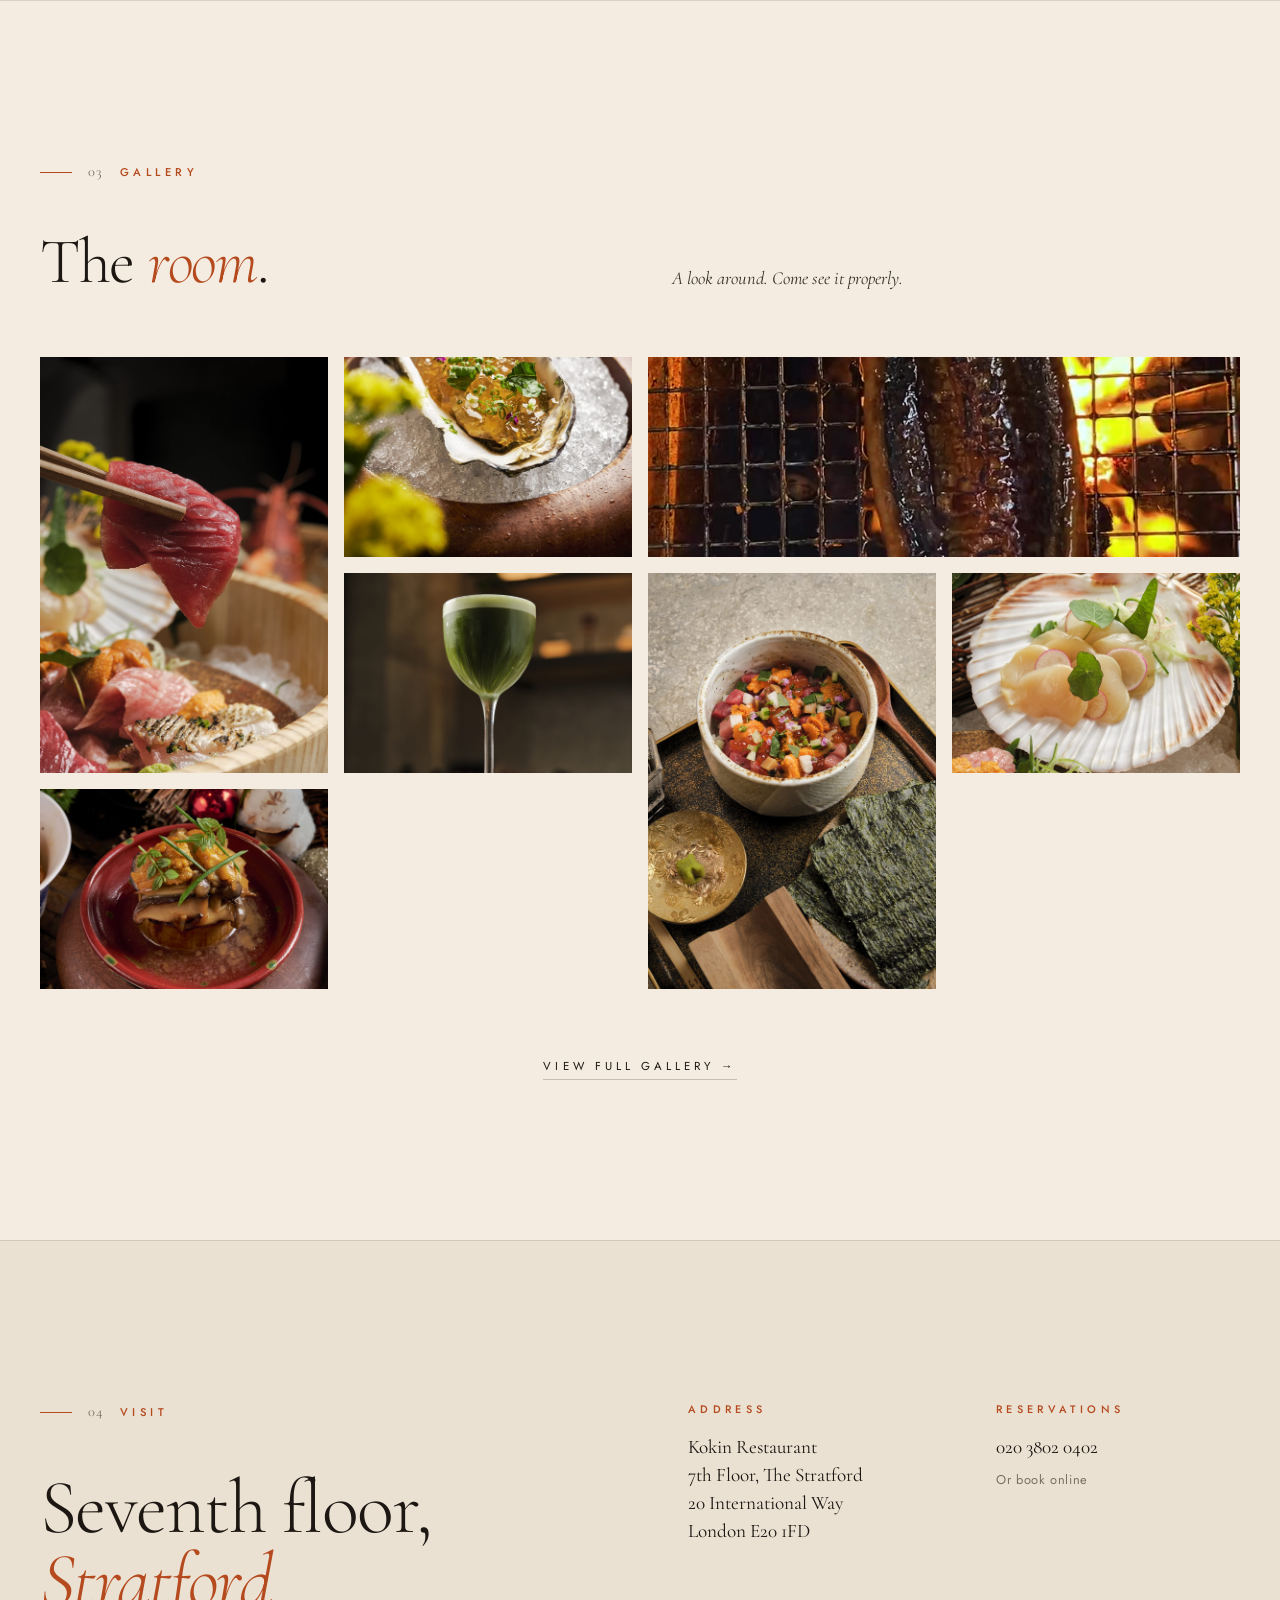
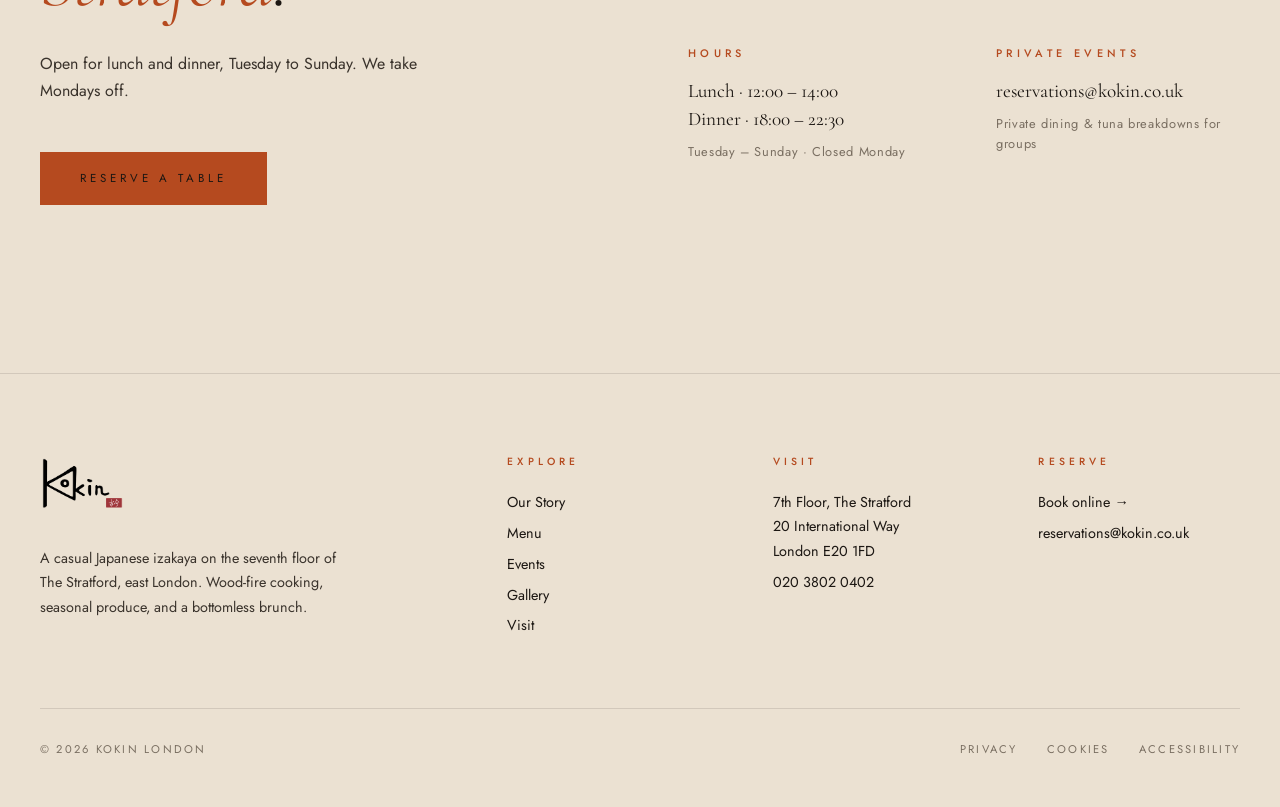
==== commit 2455962a: "Add files via upload" ====
--- a/index.html
+++ b/index.html
@@ -1515,13 +1515,13 @@
   <button class="menu-toggle" aria-label="Menu"><span></span><span></span><span></span></button>
   <ul>
     <li><a href="/" class="active">Home</a></li>
-    <li><a href="story.html">Story</a></li>
-    <li><a href="menu.html">Menu</a></li>
-    <li><a href="events.html">Events</a></li>
-    <li><a href="tuna-showcase.html">Tuna</a></li>
-    <li><a href="bottomless-brunch.html">Brunch</a></li>
-    <li><a href="gallery.html">Gallery</a></li>
-    <li><a href="visit.html">Visit</a></li>
+    <li><a href="/story">Story</a></li>
+    <li><a href="/menu">Menu</a></li>
+    <li><a href="/events">Events</a></li>
+    <li><a href="/tuna-showcase">Tuna</a></li>
+    <li><a href="/bottomless-brunch">Brunch</a></li>
+    <li><a href="/gallery">Gallery</a></li>
+    <li><a href="/visit">Visit</a></li>
   </ul>
   <a href="https://www.exploretock.com/kokin-london" class="reserve-btn" target="_blank" rel="noopener">Reserve</a>
 </nav>
@@ -1542,7 +1542,7 @@
     <p class="hero-body-new">A casual izakaya on the seventh floor of The Stratford.</p>
     <div class="hero-cta-new">
       <a href="https://www.exploretock.com/kokin-london" class="cta-primary hero-cta-btn" target="_blank" rel="noopener"><span>Reserve a table</span></a>
-      <a href="menu.html" class="cta-hero-secondary">View menu <span class="arrow">→</span></a>
+      <a href="/menu" class="cta-hero-secondary">View menu <span class="arrow">→</span></a>
     </div>
   </div>
   
@@ -1575,7 +1575,7 @@
       <h2>A casual <em>izakaya</em>, led by fire.</h2>
       <p class="food-lead">Sushi from the counter, small plates for sharing, wood-fire grill for mains — and a bottomless brunch on weekends.</p>
       <p>Petite ramen, chawanmushi, aubergine dengaku, oyster katsu. Blue fin sushi in Classic or Kokin style (smoked sushi rice). Wood-fire tuna kama, Japanese wagyu short rib. Cooked over cherry wood and binchotan charcoal, selected each morning, served each evening.</p>
-      <a href="menu.html" class="cta-primary"><span>View the menu</span></a>
+      <a href="/menu" class="cta-primary"><span>View the menu</span></a>
     </div>
   </div>
 </section>
@@ -1591,7 +1591,7 @@
   </div>
   
   <div class="events-grid">
-    <a href="tuna-showcase.html" class="event-card event-card-media reveal">
+    <a href="/tuna-showcase" class="event-card event-card-media reveal">
       <div class="event-card-bg">
         <video autoplay muted loop playsinline poster="assets/tuna-samuari-poster.jpg">
           <source src="assets/tuna-samuari.mp4" type="video/mp4">
@@ -1609,7 +1609,7 @@
       </div>
     </a>
     
-    <a href="bottomless-brunch.html" class="event-card event-card-media reveal">
+    <a href="/bottomless-brunch" class="event-card event-card-media reveal">
       <div class="event-card-bg">
         <img src="assets/cocktail-pink.jpg" alt="Bottomless brunch cocktail" />
         <div class="event-card-gradient"></div>
@@ -1627,7 +1627,7 @@
   </div>
   
   <div class="events-cta reveal">
-    <a href="events.html" class="cta-secondary">View all events &amp; offers →</a>
+    <a href="/events" class="cta-secondary">View all events &amp; offers →</a>
   </div>
 </section>
 
@@ -1641,30 +1641,30 @@
     <p class="reveal">A look around. Come see it properly.</p>
   </div>
   <div class="masonry">
-    <a href="gallery.html" class="masonry-item m-tall reveal">
+    <a href="/gallery" class="masonry-item m-tall reveal">
       <img src="assets/sashimi-tuna.jpg" alt="Tuna sashimi" />
     </a>
-    <a href="gallery.html" class="masonry-item reveal">
+    <a href="/gallery" class="masonry-item reveal">
       <img src="assets/oyster.jpg" alt="Oyster" />
     </a>
-    <a href="gallery.html" class="masonry-item m-wide reveal">
+    <a href="/gallery" class="masonry-item m-wide reveal">
       <img src="assets/kokin-showacse-poster.jpg" alt="Woodfire grill" />
     </a>
-    <a href="gallery.html" class="masonry-item reveal">
+    <a href="/gallery" class="masonry-item reveal">
       <img src="assets/cocktail-matcha.jpg" alt="Matcha cocktail" />
     </a>
-    <a href="gallery.html" class="masonry-item m-tall reveal">
+    <a href="/gallery" class="masonry-item m-tall reveal">
       <img src="assets/make-sushi.jpg" alt="TEMAE sushi" />
     </a>
-    <a href="gallery.html" class="masonry-item reveal">
+    <a href="/gallery" class="masonry-item reveal">
       <img src="assets/scallops.jpg" alt="Scallop sashimi" />
     </a>
-    <a href="gallery.html" class="masonry-item reveal">
+    <a href="/gallery" class="masonry-item reveal">
       <img src="assets/sea-urchin.jpg" alt="Sea urchin" />
     </a>
   </div>
   <div class="gallery-preview-cta reveal">
-    <a href="gallery.html" class="cta-secondary">View full gallery →</a>
+    <a href="/gallery" class="cta-secondary">View full gallery →</a>
   </div>
 </section>
 
@@ -1708,15 +1708,15 @@
   <div class="footer-inner">
     <div class="footer-brand">
       <div class="mark"><img src="assets/Kokin-Logo-black.png" alt="Kokin 古今" /></div>
-      <p>Fire-led Japanese cooking by chef Daisuke Shimoyama. Seventh floor of The Stratford, east London.</p>
+      <p>A casual Japanese izakaya on the seventh floor of The Stratford, east London. Wood-fire cooking, seasonal produce, and a bottomless brunch.</p>
     </div>
     <div class="footer-block">
       <h6>Explore</h6>
-      <a href="story.html">Our Story</a>
-      <a href="menu.html">Menu</a>
-      <a href="events.html">Events</a>
-      <a href="gallery.html">Gallery</a>
-      <a href="visit.html">Visit</a>
+      <a href="/story">Our Story</a>
+      <a href="/menu">Menu</a>
+      <a href="/events">Events</a>
+      <a href="/gallery">Gallery</a>
+      <a href="/visit">Visit</a>
     </div>
     <div class="footer-block">
       <h6>Visit</h6>
